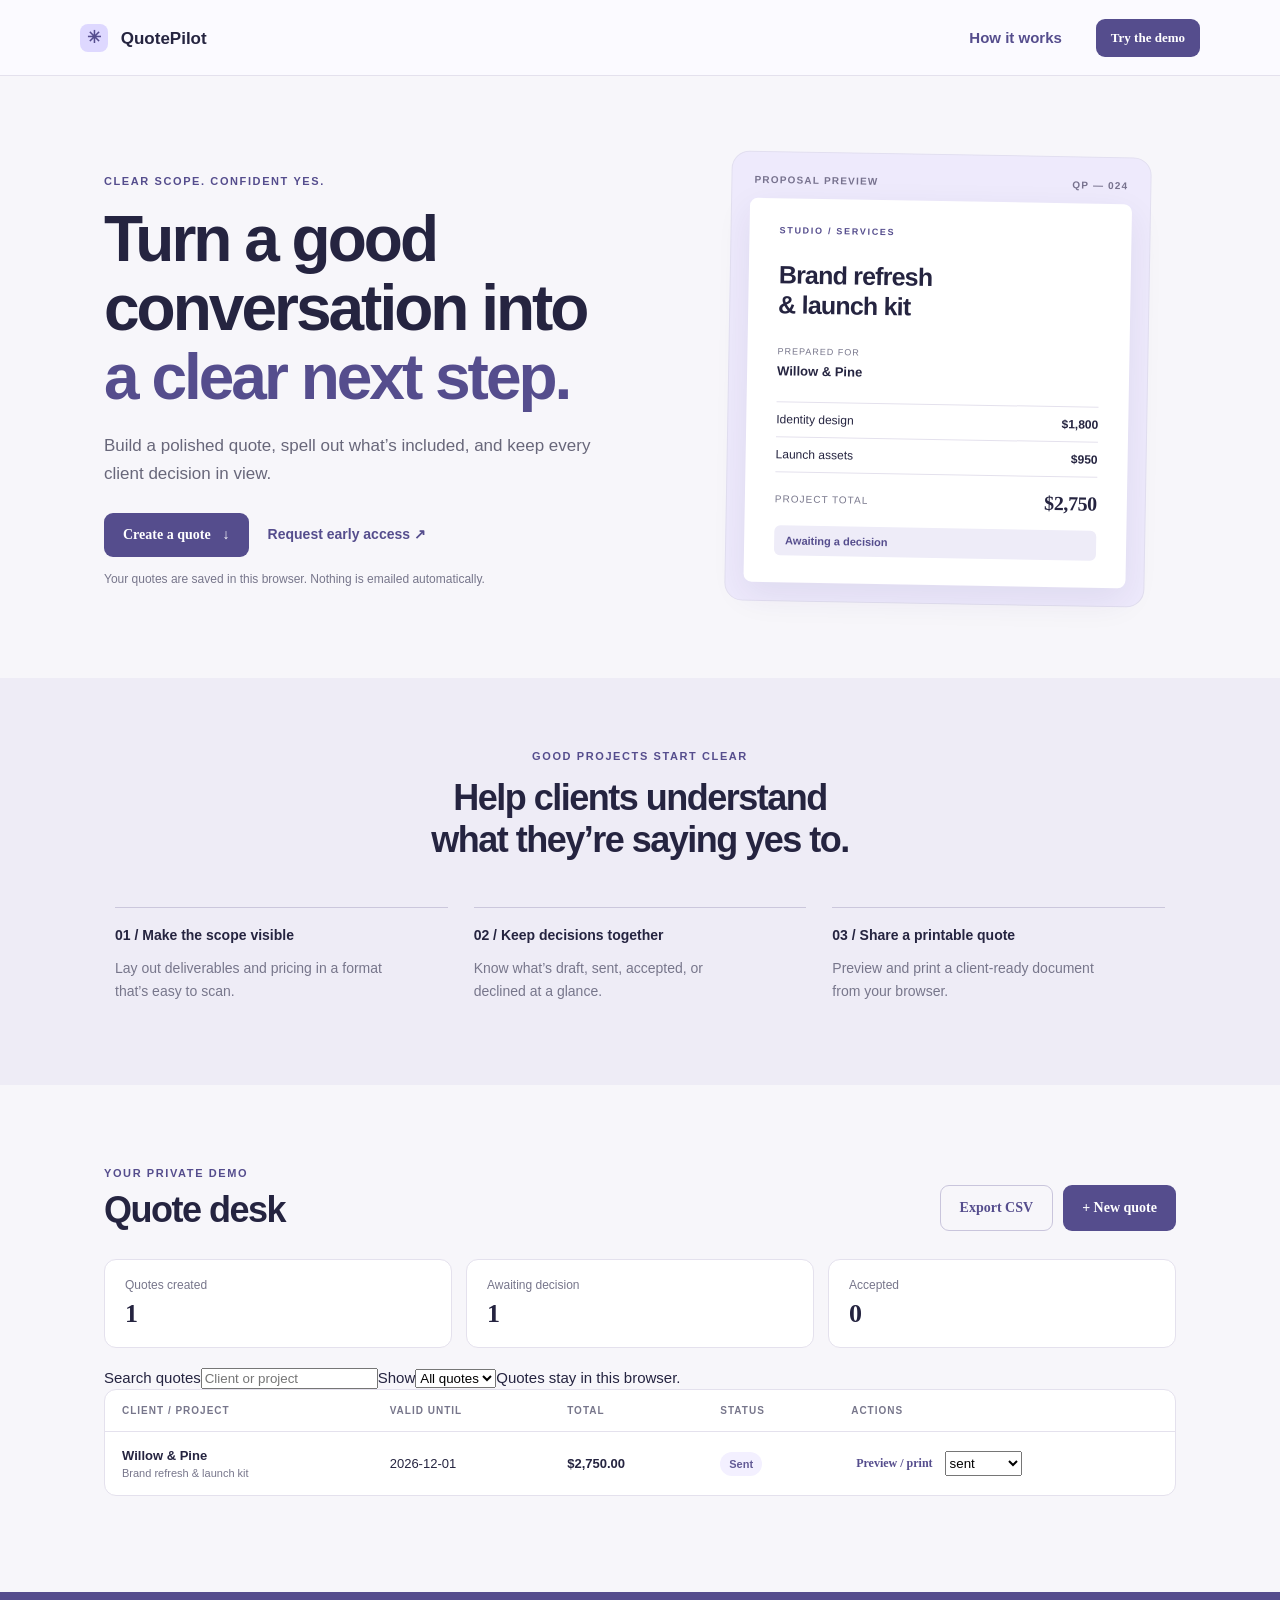
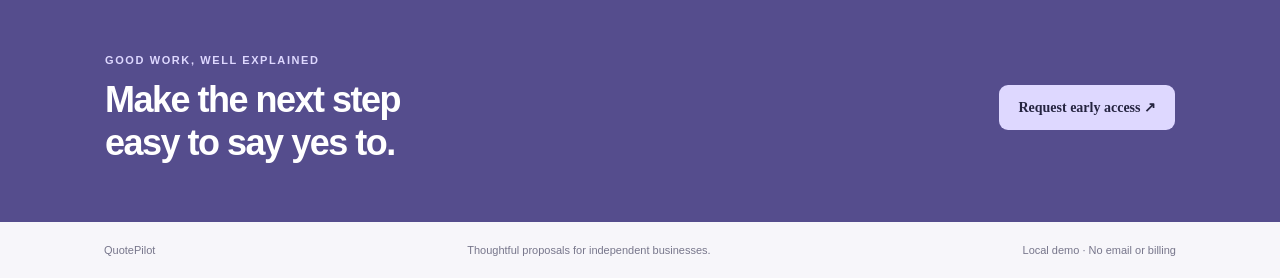
==== index.html @ 226bb72f "Polish quotepilot MVP workflows" ====
<!doctype html>
<html lang="en"><head><meta charset="utf-8"><meta name="viewport" content="width=device-width,initial-scale=1"><meta name="description" content="Build thoughtful, clear quotes and track client decisions with QuotePilot."><title>QuotePilot — make the yes easy</title><link rel="stylesheet" href="style.css"></head>
<body><nav class="topbar"><a class="brand" href="#top"><span class="brand-mark">✳</span> QuotePilot</a><a class="nav-link" href="#how">How it works</a><a class="button button-small" href="#demo">Try the demo</a></nav><main id="top">
<section class="hero"><div class="hero-copy"><span class="eyebrow">CLEAR SCOPE. CONFIDENT YES.</span><h1>Turn a good<br>conversation into<br><em>a clear next step.</em></h1><p>Build a polished quote, spell out what’s included, and keep every client decision in view.</p><a class="button" href="#demo">Create a quote <span>↓</span></a><a class="text-link" href="https://github.com/marksheininwork-netizen/quotepilot/issues/new?title=QuotePilot%20early%20access&body=I%27d%20like%20to%20try%20QuotePilot.">Request early access ↗</a><small class="quiet">Your quotes are saved in this browser. Nothing is emailed automatically.</small></div><div class="quote-preview"><div class="preview-label">PROPOSAL PREVIEW <span>QP — 024</span></div><div class="preview-inner"><div class="preview-brand">STUDIO / SERVICES</div><h2>Brand refresh<br>& launch kit</h2><div class="preview-client">PREPARED FOR<br><b>Willow & Pine</b></div><div class="preview-line"><span>Identity design</span><b>$1,800</b></div><div class="preview-line"><span>Launch assets</span><b>$950</b></div><div class="preview-total"><span>PROJECT TOTAL</span><b>$2,750</b></div><div class="preview-status">Awaiting a decision</div></div></div></section>
<section class="section intro" id="how"><span class="eyebrow">GOOD PROJECTS START CLEAR</span><h2>Help clients understand<br>what they’re saying yes to.</h2><div class="features"><article><b>01 / Make the scope visible</b><p>Lay out deliverables and pricing in a format that’s easy to scan.</p></article><article><b>02 / Keep decisions together</b><p>Know what’s draft, sent, accepted, or declined at a glance.</p></article><article><b>03 / Share a printable quote</b><p>Preview and print a client-ready document from your browser.</p></article></div></section>
<section class="workspace" id="demo"><div class="workspace-heading"><div><span class="eyebrow">YOUR PRIVATE DEMO</span><h2>Quote desk</h2></div><div class="toolbar"><button class="button button-ghost" id="export">Export CSV</button><button class="button" id="new-quote">+ New quote</button></div></div><div class="stats" id="stats"></div><div class="filters"><label class="search-field">Search quotes<input id="quote-search" type="search" placeholder="Client or project" autocomplete="off"></label><label>Show<select id="quote-filter"><option value="all">All quotes</option><option value="draft">Draft</option><option value="sent">Sent</option><option value="accepted">Accepted</option><option value="declined">Declined</option></select></label><span class="filter-note">Quotes stay in this browser.</span></div><form id="quote-form" class="form-card hidden"><input type="hidden" name="id"><label>Client<input name="client" required placeholder="e.g. Willow & Pine"></label><label>Project title<input name="title" required placeholder="Brand refresh"></label><label>Valid until<input name="valid" type="date" required></label><label>Email <small>(optional)</small><input name="email" type="email" placeholder="client@example.com"></label><label class="wide">Scope / notes<textarea name="scope" rows="3" placeholder="What you'll deliver and what's included"></textarea></label><label class="wide">Line items <small>One per line: Description | quantity | unit price</small><textarea name="items" rows="3" required placeholder="Identity design | 1 | 1800\nLaunch assets | 1 | 950"></textarea></label><button class="button" type="submit">Save quote</button><button class="button button-ghost" type="button" id="cancel">Cancel</button></form><div class="table-wrap"><table><thead><tr><th>CLIENT / PROJECT</th><th>VALID UNTIL</th><th>TOTAL</th><th>STATUS</th><th>ACTIONS</th></tr></thead><tbody id="quotes"></tbody></table></div><div id="empty" class="empty hidden">Your quote desk is ready. Create a quote to begin.</div></section>
<section class="closing"><div><span class="eyebrow">GOOD WORK, WELL EXPLAINED</span><h2>Make the next step<br>easy to say yes to.</h2></div><a href="https://github.com/marksheininwork-netizen/quotepilot/issues/new?title=QuotePilot%20early%20access&body=I%27d%20like%20to%20try%20QuotePilot." class="button button-light">Request early access ↗</a></section></main><footer><span>QuotePilot</span><span>Thoughtful proposals for independent businesses.</span><span>Local demo · No email or billing</span></footer><div id="toast" role="status" aria-live="polite"></div><script type="module" src="app.js"></script></body></html>
---- style.css ----
:root{--ink:#252440;--muted:#77768b;--paper:#f7f6fa;--green:#554d8d;--lime:#ded8ff;--line:#e4e1ed;--white:#fff;--amber:#f2b75c;--blue:#7697c3}*{box-sizing:border-box}html{scroll-behavior:smooth}body{margin:0;background:var(--paper);color:var(--ink);font:15px 'DM Sans',sans-serif}h1,h2,.brand,.hero-total{font-family:Manrope,sans-serif}.topbar{height:76px;padding:0 max(calc((100vw - 1120px)/2),24px);display:flex;align-items:center;gap:34px;border-bottom:1px solid var(--line);background:#fbfaff}.brand{font-size:17px;font-weight:800;text-decoration:none;color:var(--ink);margin-right:auto}.brand-mark{display:inline-grid;place-items:center;background:var(--lime);width:28px;height:28px;border-radius:8px;margin-right:8px;color:var(--green)}.nav-link,.text-link{color:var(--green);text-decoration:none;font-weight:700}.button{display:inline-flex;align-items:center;justify-content:center;gap:12px;border:0;border-radius:9px;background:var(--green);color:white;text-decoration:none;padding:14px 19px;font:700 14px 'DM Sans';cursor:pointer;transition:transform .15s,background .15s}.button:hover{background:#403a70;transform:translateY(-1px)}.button-small{padding:11px 15px;font-size:13px}.button-ghost{background:transparent;color:var(--green);border:1px solid #c9c5dc}.button-ghost:hover{background:#eeecf8;color:var(--green)}.hero{max-width:1120px;margin:auto;padding:78px 24px 74px;display:grid;grid-template-columns:1.05fr .95fr;align-items:center;gap:70px}.eyebrow{font-size:11px;letter-spacing:1.6px;font-weight:800;color:var(--green)}h1{font-size:clamp(43px,5vw,64px);line-height:1.08;letter-spacing:-3px;margin:17px 0 19px}h1 em{font-style:normal;color:var(--green)}.hero-copy>p{max-width:490px;font-size:17px;line-height:1.7;color:#68677a;margin:0 0 24px}.text-link{display:inline-block;margin:0 0 0 19px;font-size:14px}.quiet{display:block;color:var(--muted);font-size:12px;margin-top:15px}.quote-preview{max-width:420px;width:100%;justify-self:center;background:#eeeafc;border:1px solid #e2dff0;border-radius:18px;padding:18px;transform:rotate(1deg)}.preview-label{display:flex;justify-content:space-between;color:#77728e;font-size:10px;letter-spacing:1.2px;font-weight:800;padding:4px 4px 13px}.preview-inner{background:#fff;border-radius:8px;padding:27px 30px;box-shadow:0 12px 35px #30265e15}.preview-brand{font-size:9px;letter-spacing:1.7px;font-weight:800;color:var(--green)}.preview-inner h2{font-size:25px;letter-spacing:-.8px;line-height:1.2;margin:24px 0}.preview-client{font-size:9px;color:var(--muted);letter-spacing:1px;line-height:1.8;margin-bottom:18px}.preview-client b{font-size:13px;letter-spacing:0;color:var(--ink)}.preview-line{display:flex;justify-content:space-between;padding:10px 0;border-top:1px solid var(--line);font-size:12px}.preview-total{display:flex;justify-content:space-between;align-items:center;padding:15px 0;border-top:1px solid var(--line);font-size:10px;letter-spacing:1px;color:var(--muted)}.preview-total b{font:800 20px Manrope;color:var(--ink);letter-spacing:-.4px}.preview-status{background:#eeecf8;padding:9px 11px;border-radius:6px;font-size:11px;color:var(--green);font-weight:700}.section{padding:68px 24px}.intro{text-align:center;background:#eeecf6}.intro h2,.workspace h2,.closing h2{font-size:36px;line-height:1.18;letter-spacing:-1.5px}.intro h2{margin:14px 0 45px}.features{max-width:1050px;margin:auto;display:grid;grid-template-columns:repeat(3,1fr);gap:26px;text-align:left}.features article{border-top:1px solid #cbc7dc;padding-top:18px}.features b{font-size:14px}.features p{font-size:14px;line-height:1.65;color:var(--muted);max-width:280px}.workspace{max-width:1120px;margin:auto;padding:78px 24px 96px}.workspace-heading{display:flex;align-items:end;justify-content:space-between;margin-bottom:28px}.workspace h2{margin:9px 0 0}.toolbar{display:flex;gap:10px}.stats{display:grid;grid-template-columns:repeat(3,1fr);gap:14px;margin-bottom:20px}.stat{padding:18px 20px;border:1px solid var(--line);background:white;border-radius:12px}.stat label{display:block;color:var(--muted);font-size:12px}.stat strong{font:800 26px Manrope;display:block;margin-top:7px}.form-card{display:grid;grid-template-columns:repeat(4,1fr);gap:14px;padding:20px;background:white;border:1px solid var(--line);border-radius:12px;margin-bottom:16px}.form-card label{font-size:12px;font-weight:700;color:#69677a}.form-card input,.form-card textarea{display:block;width:100%;border:1px solid var(--line);border-radius:7px;padding:10px;margin-top:6px;font:14px 'DM Sans';resize:vertical}.form-card input{height:41px}.form-card .wide{grid-column:span 2}.form-card .button{align-self:end;height:41px}.hidden{display:none!important}.table-wrap{overflow:auto;border:1px solid var(--line);border-radius:12px;background:white}table{width:100%;border-collapse:collapse;min-width:720px}th{text-align:left;padding:15px 17px;font-size:10px;letter-spacing:1px;color:var(--muted);border-bottom:1px solid var(--line)}td{padding:16px 17px;border-bottom:1px solid #efedf4;font-size:13px}tr:last-child td{border-bottom:0}.client-name{font-weight:700}.invoice-number{font-size:11px;color:var(--muted);margin-top:4px}.pill{padding:6px 9px;border-radius:20px;background:#f3f0ff;color:#635b96;font-weight:700;font-size:11px}.pill.accepted{background:#e3f1e5;color:#36704a}.pill.declined{background:#fbe7e7;color:#984b4b}.pill.draft{background:#ececf1;color:#676779}.row-actions{display:flex;gap:7px;white-space:nowrap}.row-actions button{border:0;background:none;color:var(--green);font:700 12px 'DM Sans';cursor:pointer;padding:5px}.empty{text-align:center;padding:38px;color:var(--muted)}.closing{background:var(--green);color:white;padding:58px max(calc((100vw - 1070px)/2),24px);display:flex;align-items:center;justify-content:space-between}.closing .eyebrow{color:var(--lime)}.closing h2{margin:12px 0 0}.button-light{background:var(--lime);color:var(--ink)}.button-light:hover{background:#d1c9ff;color:var(--ink)}footer{padding:22px 24px;display:flex;justify-content:space-between;gap:16px;max-width:1120px;margin:auto;color:var(--muted);font-size:11px}#toast{position:fixed;bottom:24px;left:50%;transform:translateX(-50%);background:#262440;color:#fff;padding:12px 18px;border-radius:8px;opacity:0;transition:opacity .2s;pointer-events:none}#toast.show{opacity:1}@media(max-width:760px){.topbar{gap:13px;height:66px}.nav-link{display:none}.hero{grid-template-columns:1fr;gap:38px;padding-top:55px}.quote-preview{justify-self:start}.features,.stats{grid-template-columns:1fr}.features{gap:18px}.workspace-heading{align-items:start;gap:18px;flex-direction:column}.form-card{grid-template-columns:1fr 1fr}.closing{gap:20px;align-items:start;flex-direction:column}.intro h2,.workspace h2,.closing h2{font-size:30px}footer{flex-direction:column}.text-link{margin-left:10px}}
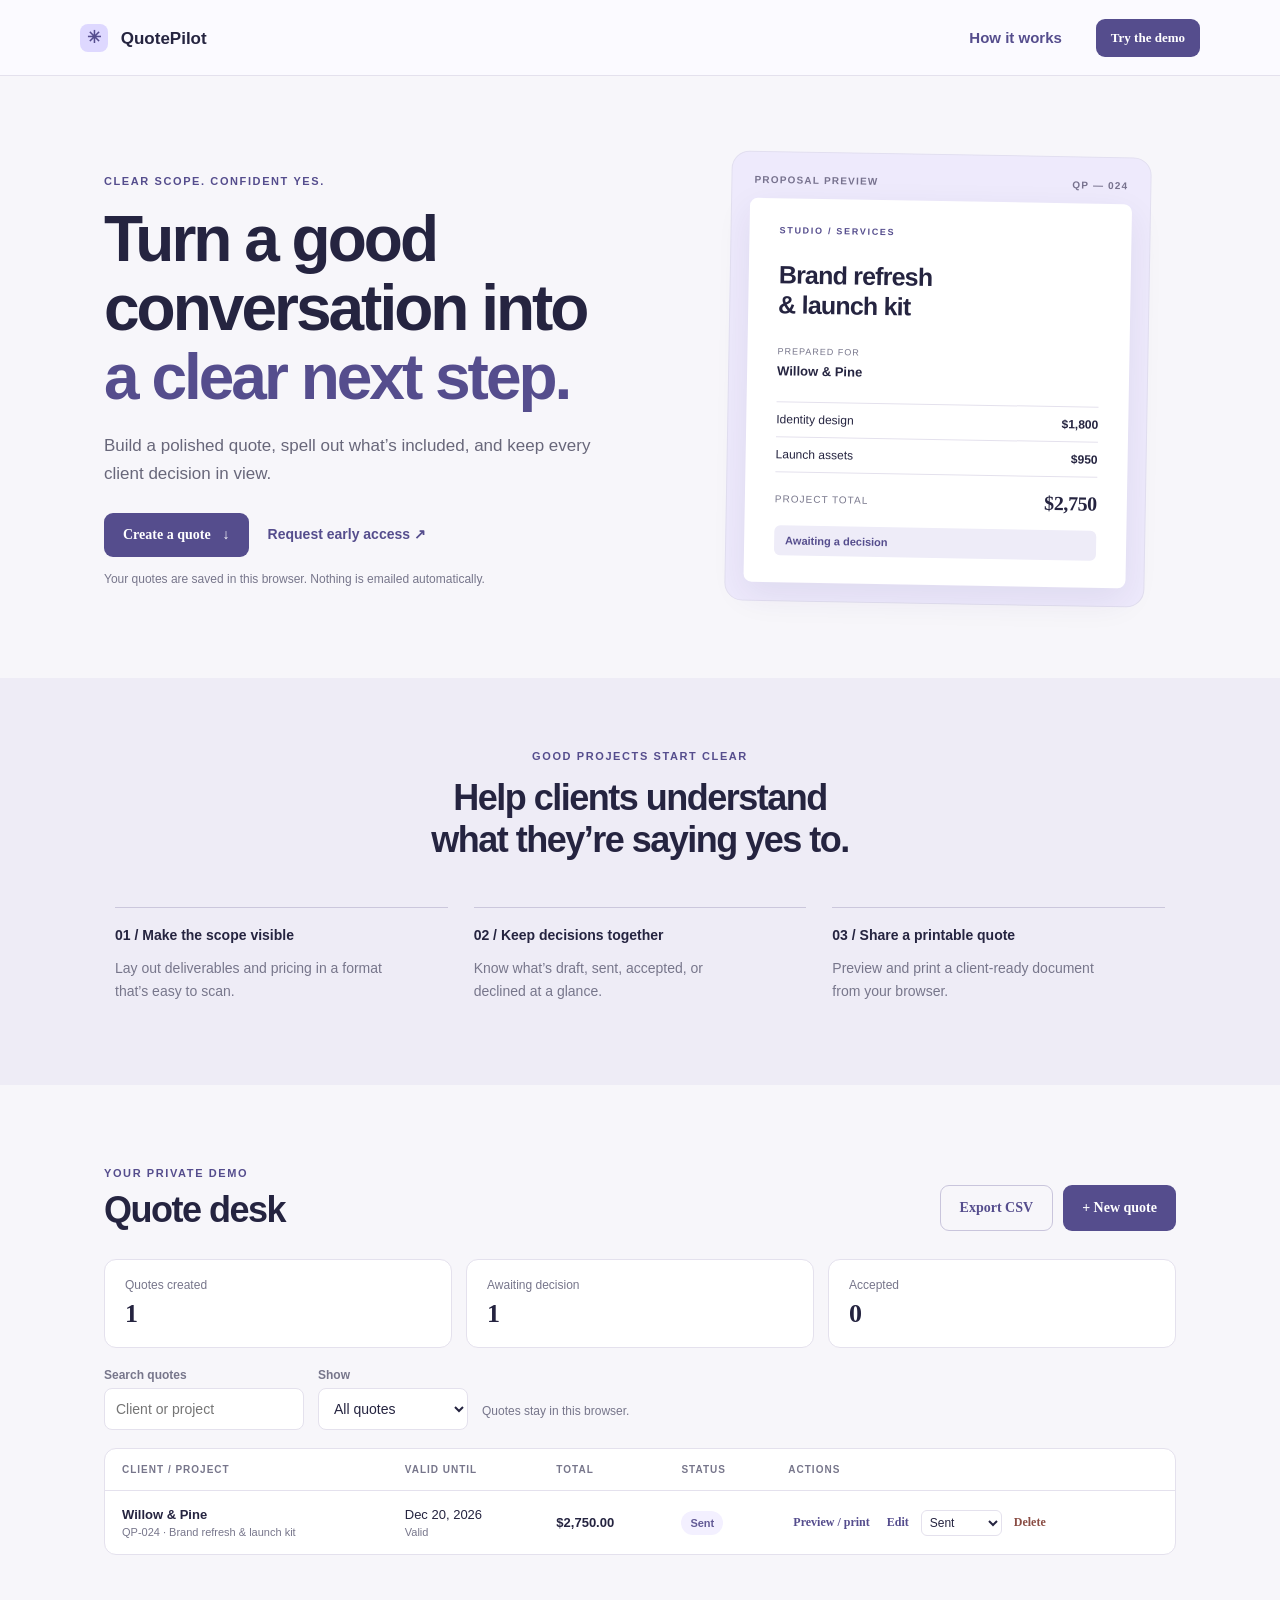
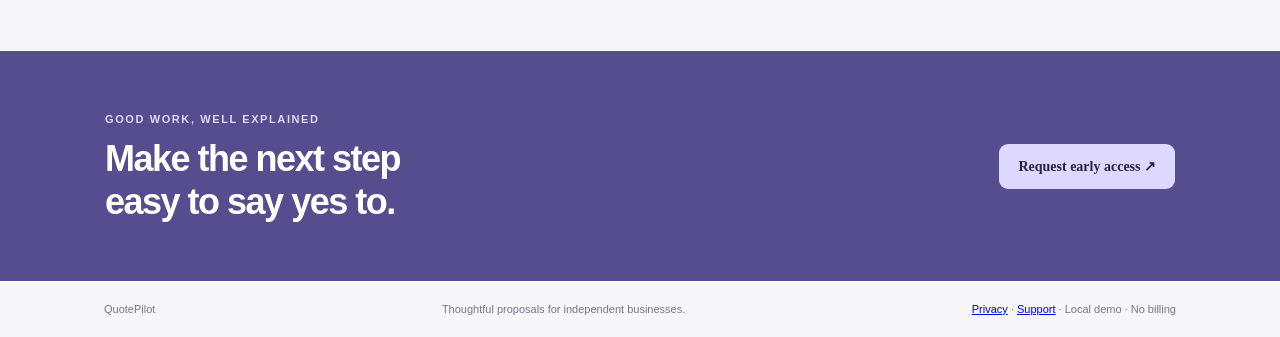
==== commit 48b20a9f: "Add installable offline PWA support" ====
--- a/index.html
+++ b/index.html
@@ -1,7 +1,7 @@
 <!doctype html>
-<html lang="en"><head><meta charset="utf-8"><meta name="viewport" content="width=device-width,initial-scale=1"><meta name="description" content="Build thoughtful, clear quotes and track client decisions with QuotePilot."><title>QuotePilot — make the yes easy</title><link rel="stylesheet" href="style.css"></head>
+<html lang="en"><head><meta charset="utf-8"><meta name="viewport" content="width=device-width,initial-scale=1,viewport-fit=cover"><meta name="theme-color" content="#a8c3a0"><meta name="apple-mobile-web-app-capable" content="yes"><meta name="apple-mobile-web-app-status-bar-style" content="default"><meta name="description" content="Build thoughtful, clear quotes and track client decisions with QuotePilot."><title>QuotePilot — make the yes easy</title><link rel="manifest" href="manifest.webmanifest"><link rel="icon" href="assets/icon.svg" type="image/svg+xml"><link rel="apple-touch-icon" href="assets/icon-192.png"><link rel="stylesheet" href="style.css"></head>
 <body><nav class="topbar"><a class="brand" href="#top"><span class="brand-mark">✳</span> QuotePilot</a><a class="nav-link" href="#how">How it works</a><a class="button button-small" href="#demo">Try the demo</a></nav><main id="top">
 <section class="hero"><div class="hero-copy"><span class="eyebrow">CLEAR SCOPE. CONFIDENT YES.</span><h1>Turn a good<br>conversation into<br><em>a clear next step.</em></h1><p>Build a polished quote, spell out what’s included, and keep every client decision in view.</p><a class="button" href="#demo">Create a quote <span>↓</span></a><a class="text-link" href="https://github.com/marksheininwork-netizen/quotepilot/issues/new?title=QuotePilot%20early%20access&body=I%27d%20like%20to%20try%20QuotePilot.">Request early access ↗</a><small class="quiet">Your quotes are saved in this browser. Nothing is emailed automatically.</small></div><div class="quote-preview"><div class="preview-label">PROPOSAL PREVIEW <span>QP — 024</span></div><div class="preview-inner"><div class="preview-brand">STUDIO / SERVICES</div><h2>Brand refresh<br>& launch kit</h2><div class="preview-client">PREPARED FOR<br><b>Willow & Pine</b></div><div class="preview-line"><span>Identity design</span><b>$1,800</b></div><div class="preview-line"><span>Launch assets</span><b>$950</b></div><div class="preview-total"><span>PROJECT TOTAL</span><b>$2,750</b></div><div class="preview-status">Awaiting a decision</div></div></div></section>
 <section class="section intro" id="how"><span class="eyebrow">GOOD PROJECTS START CLEAR</span><h2>Help clients understand<br>what they’re saying yes to.</h2><div class="features"><article><b>01 / Make the scope visible</b><p>Lay out deliverables and pricing in a format that’s easy to scan.</p></article><article><b>02 / Keep decisions together</b><p>Know what’s draft, sent, accepted, or declined at a glance.</p></article><article><b>03 / Share a printable quote</b><p>Preview and print a client-ready document from your browser.</p></article></div></section>
 <section class="workspace" id="demo"><div class="workspace-heading"><div><span class="eyebrow">YOUR PRIVATE DEMO</span><h2>Quote desk</h2></div><div class="toolbar"><button class="button button-ghost" id="export">Export CSV</button><button class="button" id="new-quote">+ New quote</button></div></div><div class="stats" id="stats"></div><div class="filters"><label class="search-field">Search quotes<input id="quote-search" type="search" placeholder="Client or project" autocomplete="off"></label><label>Show<select id="quote-filter"><option value="all">All quotes</option><option value="draft">Draft</option><option value="sent">Sent</option><option value="accepted">Accepted</option><option value="declined">Declined</option></select></label><span class="filter-note">Quotes stay in this browser.</span></div><form id="quote-form" class="form-card hidden"><input type="hidden" name="id"><label>Client<input name="client" required placeholder="e.g. Willow & Pine"></label><label>Project title<input name="title" required placeholder="Brand refresh"></label><label>Valid until<input name="valid" type="date" required></label><label>Email <small>(optional)</small><input name="email" type="email" placeholder="client@example.com"></label><label class="wide">Scope / notes<textarea name="scope" rows="3" placeholder="What you'll deliver and what's included"></textarea></label><label class="wide">Line items <small>One per line: Description | quantity | unit price</small><textarea name="items" rows="3" required placeholder="Identity design | 1 | 1800\nLaunch assets | 1 | 950"></textarea></label><button class="button" type="submit">Save quote</button><button class="button button-ghost" type="button" id="cancel">Cancel</button></form><div class="table-wrap"><table><thead><tr><th>CLIENT / PROJECT</th><th>VALID UNTIL</th><th>TOTAL</th><th>STATUS</th><th>ACTIONS</th></tr></thead><tbody id="quotes"></tbody></table></div><div id="empty" class="empty hidden">Your quote desk is ready. Create a quote to begin.</div></section>
-<section class="closing"><div><span class="eyebrow">GOOD WORK, WELL EXPLAINED</span><h2>Make the next step<br>easy to say yes to.</h2></div><a href="https://github.com/marksheininwork-netizen/quotepilot/issues/new?title=QuotePilot%20early%20access&body=I%27d%20like%20to%20try%20QuotePilot." class="button button-light">Request early access ↗</a></section></main><footer><span>QuotePilot</span><span>Thoughtful proposals for independent businesses.</span><span>Local demo · No email or billing</span></footer><div id="toast" role="status" aria-live="polite"></div><script type="module" src="app.js"></script></body></html>
+<section class="closing"><div><span class="eyebrow">GOOD WORK, WELL EXPLAINED</span><h2>Make the next step<br>easy to say yes to.</h2></div><a href="https://github.com/marksheininwork-netizen/quotepilot/issues/new?title=QuotePilot%20early%20access&body=I%27d%20like%20to%20try%20QuotePilot." class="button button-light">Request early access ↗</a></section></main><footer><span>QuotePilot</span><span>Thoughtful proposals for independent businesses.</span><span><a href="privacy.html">Privacy</a> · <a href="support.html">Support</a> · Local demo · No billing</span></footer><div id="toast" role="status" aria-live="polite"></div><script type="module" src="app.js"></script><script>if ('serviceWorker' in navigator) addEventListener('load', () => navigator.serviceWorker.register('./sw.js').catch(() => {}));</script></body></html>
--- a/style.css
+++ b/style.css
@@ -1 +1,3 @@
 :root{--ink:#252440;--muted:#77768b;--paper:#f7f6fa;--green:#554d8d;--lime:#ded8ff;--line:#e4e1ed;--white:#fff;--amber:#f2b75c;--blue:#7697c3}*{box-sizing:border-box}html{scroll-behavior:smooth}body{margin:0;background:var(--paper);color:var(--ink);font:15px 'DM Sans',sans-serif}h1,h2,.brand,.hero-total{font-family:Manrope,sans-serif}.topbar{height:76px;padding:0 max(calc((100vw - 1120px)/2),24px);display:flex;align-items:center;gap:34px;border-bottom:1px solid var(--line);background:#fbfaff}.brand{font-size:17px;font-weight:800;text-decoration:none;color:var(--ink);margin-right:auto}.brand-mark{display:inline-grid;place-items:center;background:var(--lime);width:28px;height:28px;border-radius:8px;margin-right:8px;color:var(--green)}.nav-link,.text-link{color:var(--green);text-decoration:none;font-weight:700}.button{display:inline-flex;align-items:center;justify-content:center;gap:12px;border:0;border-radius:9px;background:var(--green);color:white;text-decoration:none;padding:14px 19px;font:700 14px 'DM Sans';cursor:pointer;transition:transform .15s,background .15s}.button:hover{background:#403a70;transform:translateY(-1px)}.button-small{padding:11px 15px;font-size:13px}.button-ghost{background:transparent;color:var(--green);border:1px solid #c9c5dc}.button-ghost:hover{background:#eeecf8;color:var(--green)}.hero{max-width:1120px;margin:auto;padding:78px 24px 74px;display:grid;grid-template-columns:1.05fr .95fr;align-items:center;gap:70px}.eyebrow{font-size:11px;letter-spacing:1.6px;font-weight:800;color:var(--green)}h1{font-size:clamp(43px,5vw,64px);line-height:1.08;letter-spacing:-3px;margin:17px 0 19px}h1 em{font-style:normal;color:var(--green)}.hero-copy>p{max-width:490px;font-size:17px;line-height:1.7;color:#68677a;margin:0 0 24px}.text-link{display:inline-block;margin:0 0 0 19px;font-size:14px}.quiet{display:block;color:var(--muted);font-size:12px;margin-top:15px}.quote-preview{max-width:420px;width:100%;justify-self:center;background:#eeeafc;border:1px solid #e2dff0;border-radius:18px;padding:18px;transform:rotate(1deg)}.preview-label{display:flex;justify-content:space-between;color:#77728e;font-size:10px;letter-spacing:1.2px;font-weight:800;padding:4px 4px 13px}.preview-inner{background:#fff;border-radius:8px;padding:27px 30px;box-shadow:0 12px 35px #30265e15}.preview-brand{font-size:9px;letter-spacing:1.7px;font-weight:800;color:var(--green)}.preview-inner h2{font-size:25px;letter-spacing:-.8px;line-height:1.2;margin:24px 0}.preview-client{font-size:9px;color:var(--muted);letter-spacing:1px;line-height:1.8;margin-bottom:18px}.preview-client b{font-size:13px;letter-spacing:0;color:var(--ink)}.preview-line{display:flex;justify-content:space-between;padding:10px 0;border-top:1px solid var(--line);font-size:12px}.preview-total{display:flex;justify-content:space-between;align-items:center;padding:15px 0;border-top:1px solid var(--line);font-size:10px;letter-spacing:1px;color:var(--muted)}.preview-total b{font:800 20px Manrope;color:var(--ink);letter-spacing:-.4px}.preview-status{background:#eeecf8;padding:9px 11px;border-radius:6px;font-size:11px;color:var(--green);font-weight:700}.section{padding:68px 24px}.intro{text-align:center;background:#eeecf6}.intro h2,.workspace h2,.closing h2{font-size:36px;line-height:1.18;letter-spacing:-1.5px}.intro h2{margin:14px 0 45px}.features{max-width:1050px;margin:auto;display:grid;grid-template-columns:repeat(3,1fr);gap:26px;text-align:left}.features article{border-top:1px solid #cbc7dc;padding-top:18px}.features b{font-size:14px}.features p{font-size:14px;line-height:1.65;color:var(--muted);max-width:280px}.workspace{max-width:1120px;margin:auto;padding:78px 24px 96px}.workspace-heading{display:flex;align-items:end;justify-content:space-between;margin-bottom:28px}.workspace h2{margin:9px 0 0}.toolbar{display:flex;gap:10px}.stats{display:grid;grid-template-columns:repeat(3,1fr);gap:14px;margin-bottom:20px}.stat{padding:18px 20px;border:1px solid var(--line);background:white;border-radius:12px}.stat label{display:block;color:var(--muted);font-size:12px}.stat strong{font:800 26px Manrope;display:block;margin-top:7px}.form-card{display:grid;grid-template-columns:repeat(4,1fr);gap:14px;padding:20px;background:white;border:1px solid var(--line);border-radius:12px;margin-bottom:16px}.form-card label{font-size:12px;font-weight:700;color:#69677a}.form-card input,.form-card textarea{display:block;width:100%;border:1px solid var(--line);border-radius:7px;padding:10px;margin-top:6px;font:14px 'DM Sans';resize:vertical}.form-card input{height:41px}.form-card .wide{grid-column:span 2}.form-card .button{align-self:end;height:41px}.hidden{display:none!important}.table-wrap{overflow:auto;border:1px solid var(--line);border-radius:12px;background:white}table{width:100%;border-collapse:collapse;min-width:720px}th{text-align:left;padding:15px 17px;font-size:10px;letter-spacing:1px;color:var(--muted);border-bottom:1px solid var(--line)}td{padding:16px 17px;border-bottom:1px solid #efedf4;font-size:13px}tr:last-child td{border-bottom:0}.client-name{font-weight:700}.invoice-number{font-size:11px;color:var(--muted);margin-top:4px}.pill{padding:6px 9px;border-radius:20px;background:#f3f0ff;color:#635b96;font-weight:700;font-size:11px}.pill.accepted{background:#e3f1e5;color:#36704a}.pill.declined{background:#fbe7e7;color:#984b4b}.pill.draft{background:#ececf1;color:#676779}.row-actions{display:flex;gap:7px;white-space:nowrap}.row-actions button{border:0;background:none;color:var(--green);font:700 12px 'DM Sans';cursor:pointer;padding:5px}.empty{text-align:center;padding:38px;color:var(--muted)}.closing{background:var(--green);color:white;padding:58px max(calc((100vw - 1070px)/2),24px);display:flex;align-items:center;justify-content:space-between}.closing .eyebrow{color:var(--lime)}.closing h2{margin:12px 0 0}.button-light{background:var(--lime);color:var(--ink)}.button-light:hover{background:#d1c9ff;color:var(--ink)}footer{padding:22px 24px;display:flex;justify-content:space-between;gap:16px;max-width:1120px;margin:auto;color:var(--muted);font-size:11px}#toast{position:fixed;bottom:24px;left:50%;transform:translateX(-50%);background:#262440;color:#fff;padding:12px 18px;border-radius:8px;opacity:0;transition:opacity .2s;pointer-events:none}#toast.show{opacity:1}@media(max-width:760px){.topbar{gap:13px;height:66px}.nav-link{display:none}.hero{grid-template-columns:1fr;gap:38px;padding-top:55px}.quote-preview{justify-self:start}.features,.stats{grid-template-columns:1fr}.features{gap:18px}.workspace-heading{align-items:start;gap:18px;flex-direction:column}.form-card{grid-template-columns:1fr 1fr}.closing{gap:20px;align-items:start;flex-direction:column}.intro h2,.workspace h2,.closing h2{font-size:30px}footer{flex-direction:column}.text-link{margin-left:10px}}
+
+.filters{display:flex;align-items:end;gap:14px;margin:0 0 18px}.filters label{display:block;color:var(--muted);font-size:12px;font-weight:700}.filters input,.filters select{display:block;min-width:200px;height:42px;border:1px solid var(--line);border-radius:8px;background:white;padding:0 11px;margin-top:6px;font:14px "DM Sans",sans-serif;color:var(--ink)}.filters select{min-width:150px}.filters input:focus,.filters select:focus,.form-card input:focus,.form-card textarea:focus{outline:3px solid var(--lime);outline-offset:1px}.filter-note{font-size:12px;color:var(--muted);padding-bottom:12px}.due-note{display:block;font-size:11px;color:var(--muted);margin-top:4px}.row-actions{flex-wrap:wrap}.row-actions button:last-child{color:#8a4d44}.row-actions select{border:1px solid var(--line);border-radius:6px;background:white;padding:4px;color:var(--ink);font:12px "DM Sans",sans-serif}@media(max-width:760px){.filters{align-items:stretch;flex-direction:column}.filters input,.filters select{width:100%}.filter-note{padding:0}}
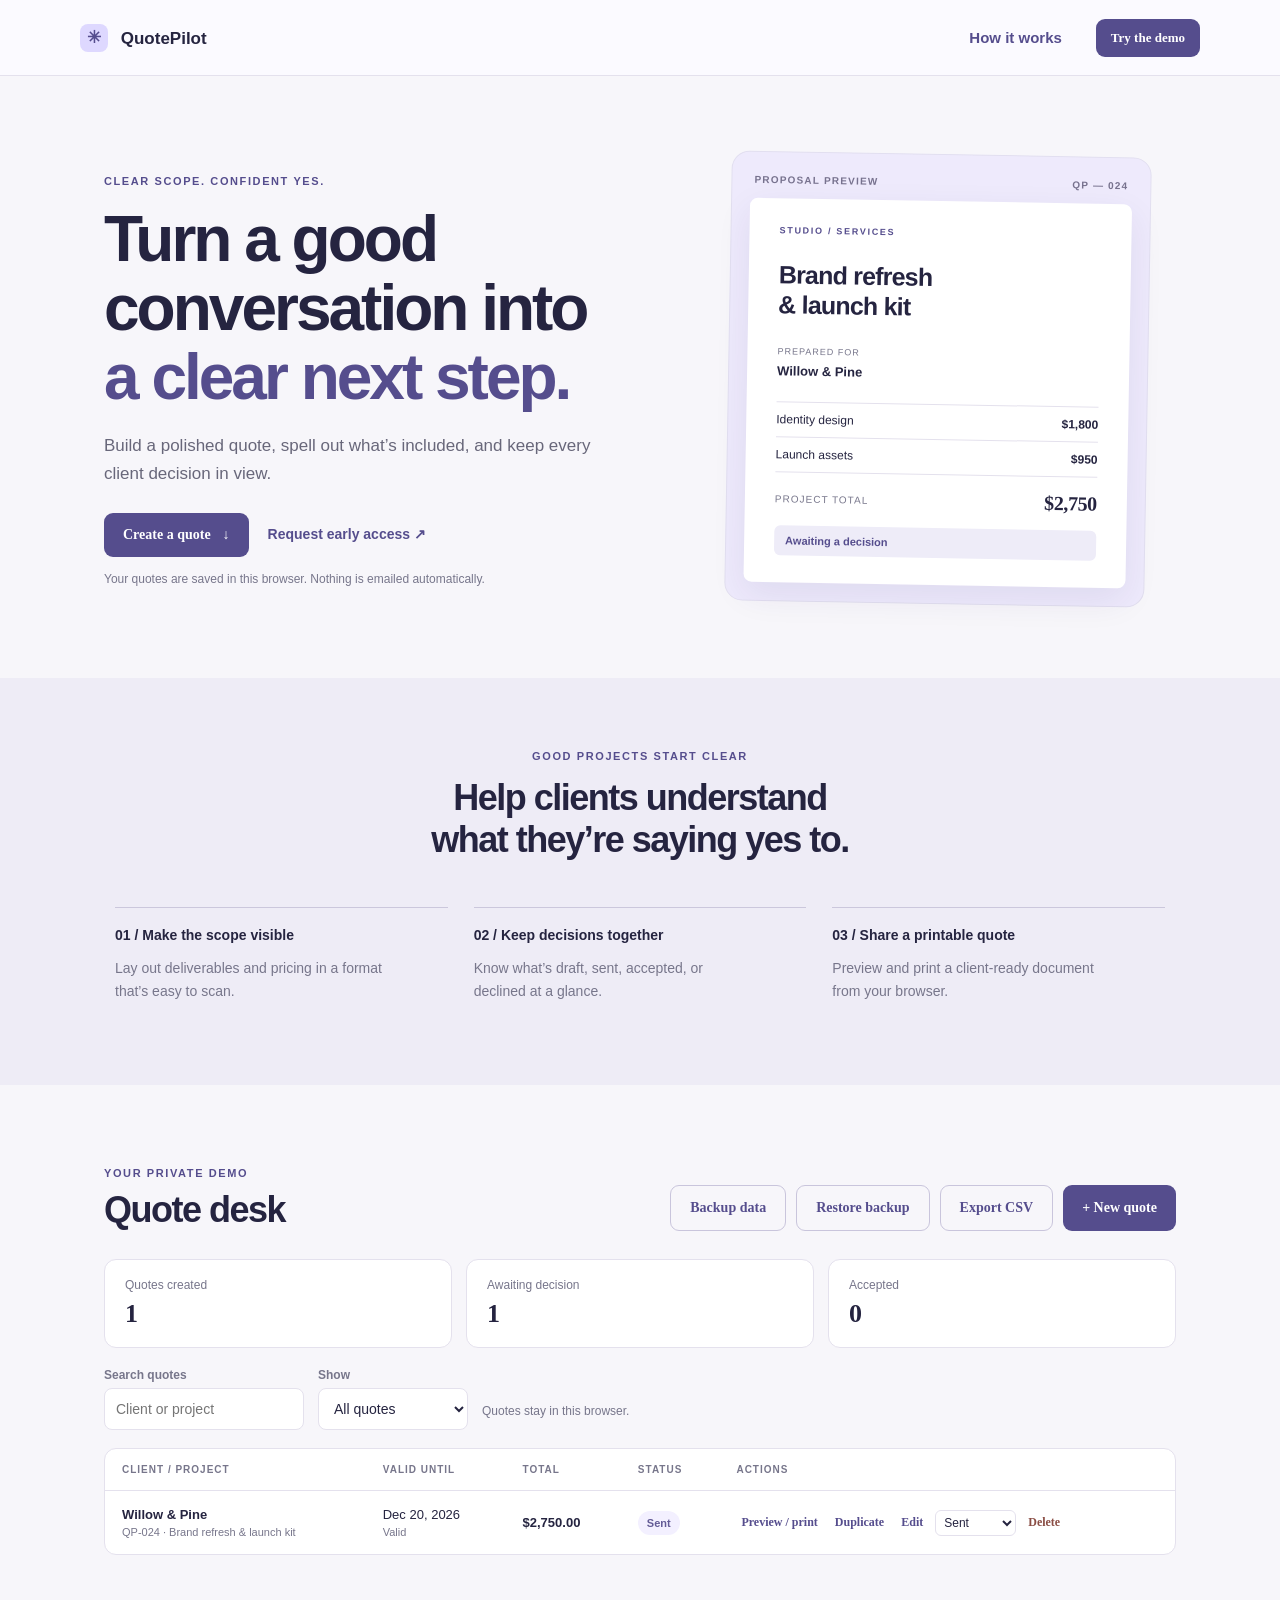
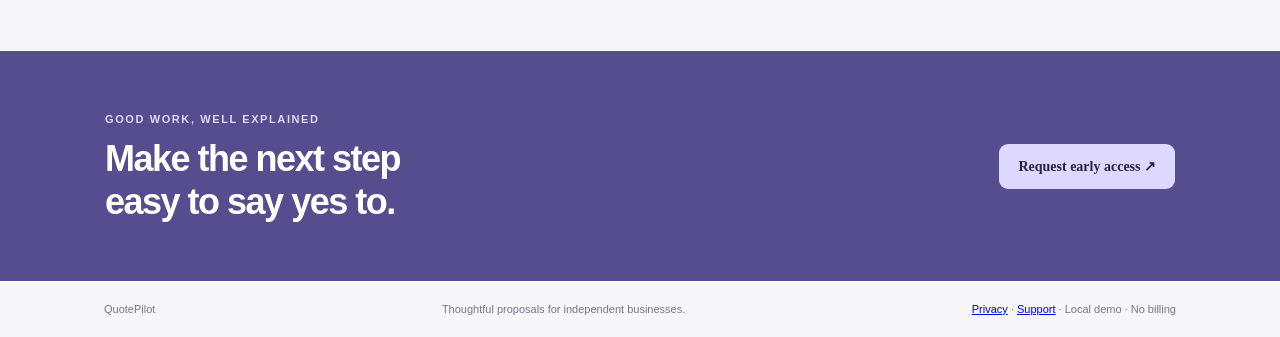
==== commit d67760a4: "Improve quotepilot local workflows" ====
--- a/index.html
+++ b/index.html
@@ -3,5 +3,5 @@
 <body><nav class="topbar"><a class="brand" href="#top"><span class="brand-mark">✳</span> QuotePilot</a><a class="nav-link" href="#how">How it works</a><a class="button button-small" href="#demo">Try the demo</a></nav><main id="top">
 <section class="hero"><div class="hero-copy"><span class="eyebrow">CLEAR SCOPE. CONFIDENT YES.</span><h1>Turn a good<br>conversation into<br><em>a clear next step.</em></h1><p>Build a polished quote, spell out what’s included, and keep every client decision in view.</p><a class="button" href="#demo">Create a quote <span>↓</span></a><a class="text-link" href="https://github.com/marksheininwork-netizen/quotepilot/issues/new?title=QuotePilot%20early%20access&body=I%27d%20like%20to%20try%20QuotePilot.">Request early access ↗</a><small class="quiet">Your quotes are saved in this browser. Nothing is emailed automatically.</small></div><div class="quote-preview"><div class="preview-label">PROPOSAL PREVIEW <span>QP — 024</span></div><div class="preview-inner"><div class="preview-brand">STUDIO / SERVICES</div><h2>Brand refresh<br>& launch kit</h2><div class="preview-client">PREPARED FOR<br><b>Willow & Pine</b></div><div class="preview-line"><span>Identity design</span><b>$1,800</b></div><div class="preview-line"><span>Launch assets</span><b>$950</b></div><div class="preview-total"><span>PROJECT TOTAL</span><b>$2,750</b></div><div class="preview-status">Awaiting a decision</div></div></div></section>
 <section class="section intro" id="how"><span class="eyebrow">GOOD PROJECTS START CLEAR</span><h2>Help clients understand<br>what they’re saying yes to.</h2><div class="features"><article><b>01 / Make the scope visible</b><p>Lay out deliverables and pricing in a format that’s easy to scan.</p></article><article><b>02 / Keep decisions together</b><p>Know what’s draft, sent, accepted, or declined at a glance.</p></article><article><b>03 / Share a printable quote</b><p>Preview and print a client-ready document from your browser.</p></article></div></section>
-<section class="workspace" id="demo"><div class="workspace-heading"><div><span class="eyebrow">YOUR PRIVATE DEMO</span><h2>Quote desk</h2></div><div class="toolbar"><button class="button button-ghost" id="export">Export CSV</button><button class="button" id="new-quote">+ New quote</button></div></div><div class="stats" id="stats"></div><div class="filters"><label class="search-field">Search quotes<input id="quote-search" type="search" placeholder="Client or project" autocomplete="off"></label><label>Show<select id="quote-filter"><option value="all">All quotes</option><option value="draft">Draft</option><option value="sent">Sent</option><option value="accepted">Accepted</option><option value="declined">Declined</option></select></label><span class="filter-note">Quotes stay in this browser.</span></div><form id="quote-form" class="form-card hidden"><input type="hidden" name="id"><label>Client<input name="client" required placeholder="e.g. Willow & Pine"></label><label>Project title<input name="title" required placeholder="Brand refresh"></label><label>Valid until<input name="valid" type="date" required></label><label>Email <small>(optional)</small><input name="email" type="email" placeholder="client@example.com"></label><label class="wide">Scope / notes<textarea name="scope" rows="3" placeholder="What you'll deliver and what's included"></textarea></label><label class="wide">Line items <small>One per line: Description | quantity | unit price</small><textarea name="items" rows="3" required placeholder="Identity design | 1 | 1800\nLaunch assets | 1 | 950"></textarea></label><button class="button" type="submit">Save quote</button><button class="button button-ghost" type="button" id="cancel">Cancel</button></form><div class="table-wrap"><table><thead><tr><th>CLIENT / PROJECT</th><th>VALID UNTIL</th><th>TOTAL</th><th>STATUS</th><th>ACTIONS</th></tr></thead><tbody id="quotes"></tbody></table></div><div id="empty" class="empty hidden">Your quote desk is ready. Create a quote to begin.</div></section>
+<section class="workspace" id="demo"><div class="workspace-heading"><div><span class="eyebrow">YOUR PRIVATE DEMO</span><h2>Quote desk</h2></div><div class="toolbar"><button class="button button-ghost" id="backup-export" type="button">Backup data</button><button class="button button-ghost" id="backup-import" type="button">Restore backup</button><input id="backup-file" type="file" accept="application/json,.json" hidden><button class="button button-ghost" id="export">Export CSV</button><button class="button" id="new-quote">+ New quote</button></div></div><div class="stats" id="stats"></div><div class="filters"><label class="search-field">Search quotes<input id="quote-search" type="search" placeholder="Client or project" autocomplete="off"></label><label>Show<select id="quote-filter"><option value="all">All quotes</option><option value="draft">Draft</option><option value="sent">Sent</option><option value="accepted">Accepted</option><option value="declined">Declined</option></select></label><span class="filter-note">Quotes stay in this browser.</span></div><form id="quote-form" class="form-card hidden"><input type="hidden" name="id"><label>Client<input name="client" required placeholder="e.g. Willow & Pine"></label><label>Project title<input name="title" required placeholder="Brand refresh"></label><label>Valid until<input name="valid" type="date" required></label><label>Email <small>(optional)</small><input name="email" type="email" placeholder="client@example.com"></label><label class="wide">Scope / notes<textarea name="scope" rows="3" placeholder="What you'll deliver and what's included"></textarea></label><label class="wide">Line items <small>One per line: Description | quantity | unit price</small><textarea name="items" rows="3" required placeholder="Identity design | 1 | 1800\nLaunch assets | 1 | 950"></textarea></label><button class="button" type="submit">Save quote</button><button class="button button-ghost" type="button" id="cancel">Cancel</button></form><div class="table-wrap"><table><thead><tr><th>CLIENT / PROJECT</th><th>VALID UNTIL</th><th>TOTAL</th><th>STATUS</th><th>ACTIONS</th></tr></thead><tbody id="quotes"></tbody></table></div><div id="empty" class="empty hidden">Your quote desk is ready. Create a quote to begin.</div></section>
 <section class="closing"><div><span class="eyebrow">GOOD WORK, WELL EXPLAINED</span><h2>Make the next step<br>easy to say yes to.</h2></div><a href="https://github.com/marksheininwork-netizen/quotepilot/issues/new?title=QuotePilot%20early%20access&body=I%27d%20like%20to%20try%20QuotePilot." class="button button-light">Request early access ↗</a></section></main><footer><span>QuotePilot</span><span>Thoughtful proposals for independent businesses.</span><span><a href="privacy.html">Privacy</a> · <a href="support.html">Support</a> · Local demo · No billing</span></footer><div id="toast" role="status" aria-live="polite"></div><script type="module" src="app.js"></script><script>if ('serviceWorker' in navigator) addEventListener('load', () => navigator.serviceWorker.register('./sw.js').catch(() => {}));</script></body></html>
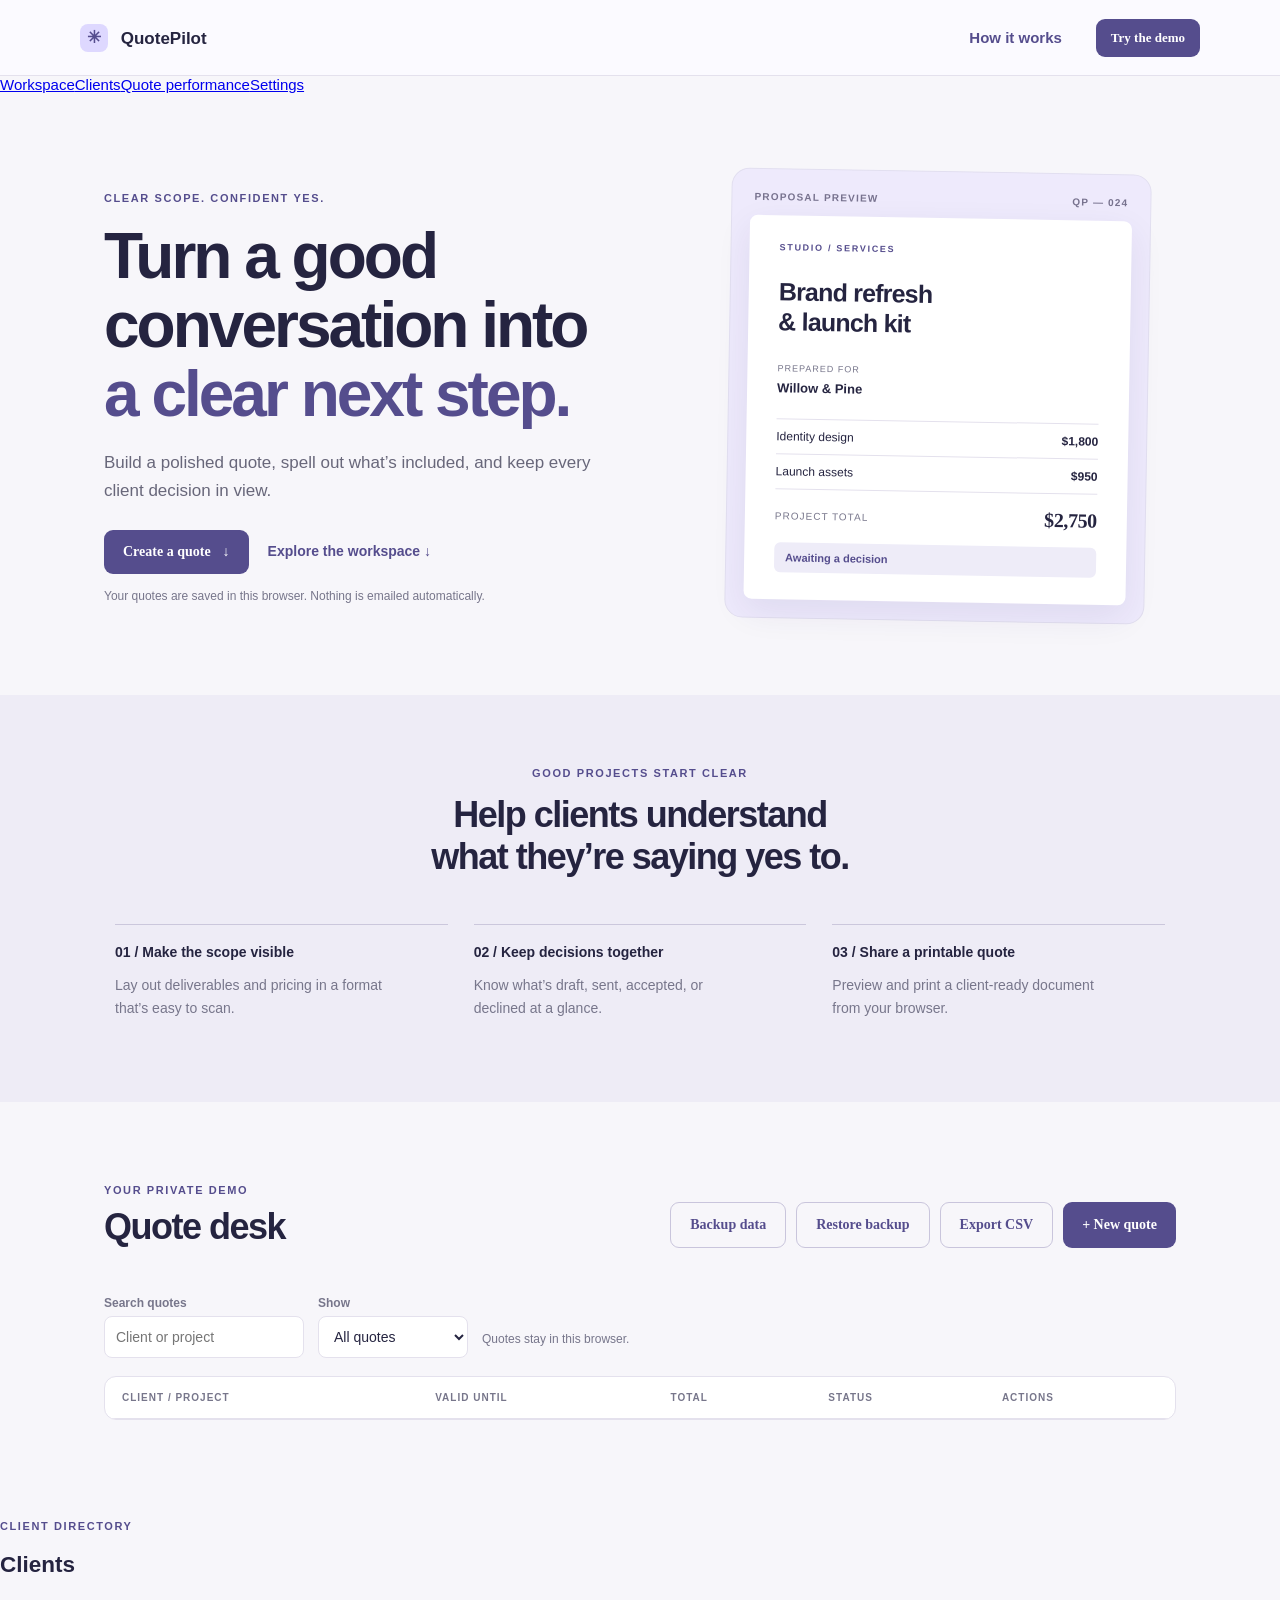
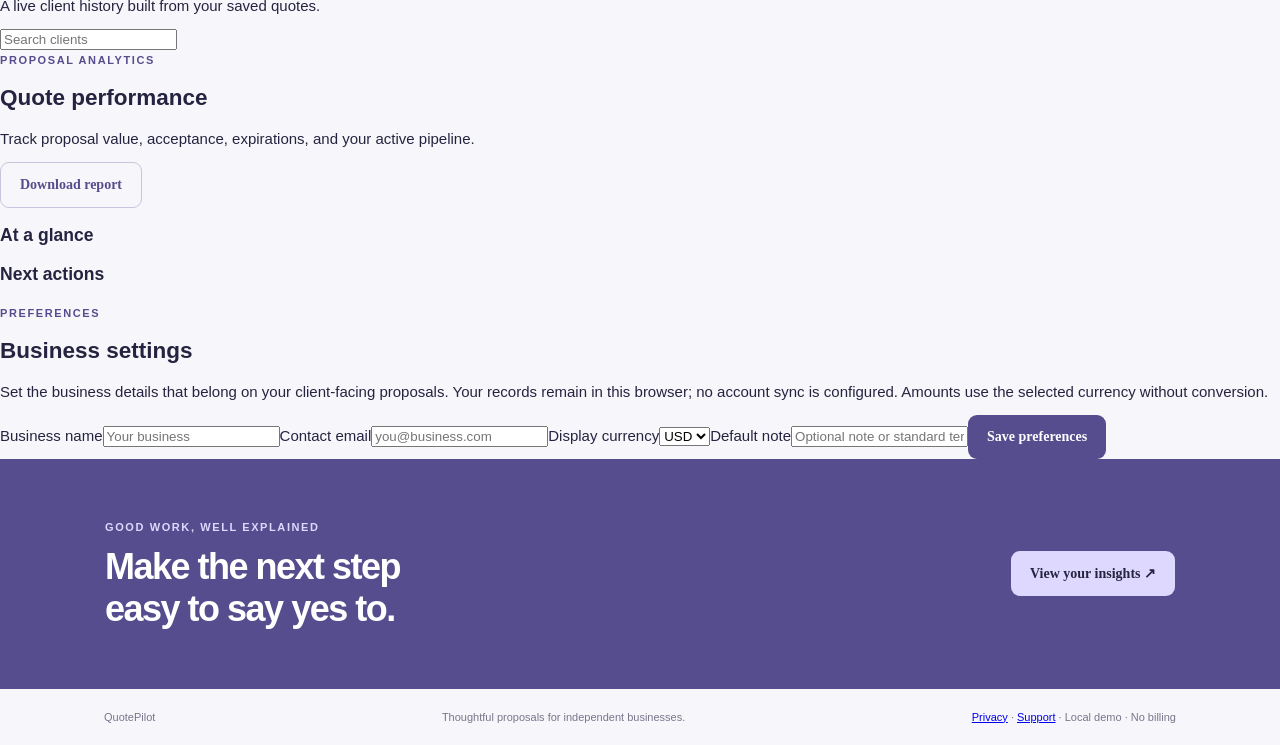
==== commit 242bb69d: "Improve quotepilot workspace" ====
--- a/index.html
+++ b/index.html
@@ -1,7 +1,10 @@
 <!doctype html>
 <html lang="en"><head><meta charset="utf-8"><meta name="viewport" content="width=device-width,initial-scale=1,viewport-fit=cover"><meta name="theme-color" content="#a8c3a0"><meta name="apple-mobile-web-app-capable" content="yes"><meta name="apple-mobile-web-app-status-bar-style" content="default"><meta name="description" content="Build thoughtful, clear quotes and track client decisions with QuotePilot."><title>QuotePilot — make the yes easy</title><link rel="manifest" href="manifest.webmanifest"><link rel="icon" href="assets/icon.svg" type="image/svg+xml"><link rel="apple-touch-icon" href="assets/icon-192.png"><link rel="stylesheet" href="style.css"></head>
-<body><nav class="topbar"><a class="brand" href="#top"><span class="brand-mark">✳</span> QuotePilot</a><a class="nav-link" href="#how">How it works</a><a class="button button-small" href="#demo">Try the demo</a></nav><main id="top">
-<section class="hero"><div class="hero-copy"><span class="eyebrow">CLEAR SCOPE. CONFIDENT YES.</span><h1>Turn a good<br>conversation into<br><em>a clear next step.</em></h1><p>Build a polished quote, spell out what’s included, and keep every client decision in view.</p><a class="button" href="#demo">Create a quote <span>↓</span></a><a class="text-link" href="https://github.com/marksheininwork-netizen/quotepilot/issues/new?title=QuotePilot%20early%20access&body=I%27d%20like%20to%20try%20QuotePilot.">Request early access ↗</a><small class="quiet">Your quotes are saved in this browser. Nothing is emailed automatically.</small></div><div class="quote-preview"><div class="preview-label">PROPOSAL PREVIEW <span>QP — 024</span></div><div class="preview-inner"><div class="preview-brand">STUDIO / SERVICES</div><h2>Brand refresh<br>& launch kit</h2><div class="preview-client">PREPARED FOR<br><b>Willow & Pine</b></div><div class="preview-line"><span>Identity design</span><b>$1,800</b></div><div class="preview-line"><span>Launch assets</span><b>$950</b></div><div class="preview-total"><span>PROJECT TOTAL</span><b>$2,750</b></div><div class="preview-status">Awaiting a decision</div></div></div></section>
+<body><nav class="topbar"><a class="brand" href="#top"><span class="brand-mark">✳</span> QuotePilot</a><a class="nav-link" href="#how">How it works</a><a class="button button-small" href="#demo">Try the demo</a></nav><nav class="product-nav" aria-label="Workspace pages"><a href="#demo">Workspace</a><a href="#clients">Clients</a><a href="#insights">Quote performance</a><a href="#settings">Settings</a></nav><main id="top">
+<section class="hero"><div class="hero-copy"><span class="eyebrow">CLEAR SCOPE. CONFIDENT YES.</span><h1>Turn a good<br>conversation into<br><em>a clear next step.</em></h1><p>Build a polished quote, spell out what’s included, and keep every client decision in view.</p><a class="button" href="#demo">Create a quote <span>↓</span></a><a class="text-link" href="#clients">Explore the workspace ↓</a><small class="quiet">Your quotes are saved in this browser. Nothing is emailed automatically.</small></div><div class="quote-preview"><div class="preview-label">PROPOSAL PREVIEW <span>QP — 024</span></div><div class="preview-inner"><div class="preview-brand">STUDIO / SERVICES</div><h2>Brand refresh<br>& launch kit</h2><div class="preview-client">PREPARED FOR<br><b>Willow & Pine</b></div><div class="preview-line"><span>Identity design</span><b>$1,800</b></div><div class="preview-line"><span>Launch assets</span><b>$950</b></div><div class="preview-total"><span>PROJECT TOTAL</span><b>$2,750</b></div><div class="preview-status">Awaiting a decision</div></div></div></section>
 <section class="section intro" id="how"><span class="eyebrow">GOOD PROJECTS START CLEAR</span><h2>Help clients understand<br>what they’re saying yes to.</h2><div class="features"><article><b>01 / Make the scope visible</b><p>Lay out deliverables and pricing in a format that’s easy to scan.</p></article><article><b>02 / Keep decisions together</b><p>Know what’s draft, sent, accepted, or declined at a glance.</p></article><article><b>03 / Share a printable quote</b><p>Preview and print a client-ready document from your browser.</p></article></div></section>
 <section class="workspace" id="demo"><div class="workspace-heading"><div><span class="eyebrow">YOUR PRIVATE DEMO</span><h2>Quote desk</h2></div><div class="toolbar"><button class="button button-ghost" id="backup-export" type="button">Backup data</button><button class="button button-ghost" id="backup-import" type="button">Restore backup</button><input id="backup-file" type="file" accept="application/json,.json" hidden><button class="button button-ghost" id="export">Export CSV</button><button class="button" id="new-quote">+ New quote</button></div></div><div class="stats" id="stats"></div><div class="filters"><label class="search-field">Search quotes<input id="quote-search" type="search" placeholder="Client or project" autocomplete="off"></label><label>Show<select id="quote-filter"><option value="all">All quotes</option><option value="draft">Draft</option><option value="sent">Sent</option><option value="accepted">Accepted</option><option value="declined">Declined</option></select></label><span class="filter-note">Quotes stay in this browser.</span></div><form id="quote-form" class="form-card hidden"><input type="hidden" name="id"><label>Client<input name="client" required placeholder="e.g. Willow & Pine"></label><label>Project title<input name="title" required placeholder="Brand refresh"></label><label>Valid until<input name="valid" type="date" required></label><label>Email <small>(optional)</small><input name="email" type="email" placeholder="client@example.com"></label><label class="wide">Scope / notes<textarea name="scope" rows="3" placeholder="What you'll deliver and what's included"></textarea></label><label class="wide">Line items <small>One per line: Description | quantity | unit price</small><textarea name="items" rows="3" required placeholder="Identity design | 1 | 1800\nLaunch assets | 1 | 950"></textarea></label><button class="button" type="submit">Save quote</button><button class="button button-ghost" type="button" id="cancel">Cancel</button></form><div class="table-wrap"><table><thead><tr><th>CLIENT / PROJECT</th><th>VALID UNTIL</th><th>TOTAL</th><th>STATUS</th><th>ACTIONS</th></tr></thead><tbody id="quotes"></tbody></table></div><div id="empty" class="empty hidden">Your quote desk is ready. Create a quote to begin.</div></section>
-<section class="closing"><div><span class="eyebrow">GOOD WORK, WELL EXPLAINED</span><h2>Make the next step<br>easy to say yes to.</h2></div><a href="https://github.com/marksheininwork-netizen/quotepilot/issues/new?title=QuotePilot%20early%20access&body=I%27d%20like%20to%20try%20QuotePilot." class="button button-light">Request early access ↗</a></section></main><footer><span>QuotePilot</span><span>Thoughtful proposals for independent businesses.</span><span><a href="privacy.html">Privacy</a> · <a href="support.html">Support</a> · Local demo · No billing</span></footer><div id="toast" role="status" aria-live="polite"></div><script type="module" src="app.js"></script><script>if ('serviceWorker' in navigator) addEventListener('load', () => navigator.serviceWorker.register('./sw.js').catch(() => {}));</script></body></html>
+<section class="feature-page" id="clients"><div class="feature-heading"><div><span class="eyebrow">CLIENT DIRECTORY</span><h2>Clients</h2><p>A live client history built from your saved quotes.</p></div><input class="feature-search" id="feature-client-search" type="search" placeholder="Search clients" aria-label="Search clients"></div><div id="feature-clients" class="feature-table-wrap"></div></section>
+<section class="feature-page" id="insights"><div class="feature-heading"><div><span class="eyebrow">PROPOSAL ANALYTICS</span><h2>Quote performance</h2><p>Track proposal value, acceptance, expirations, and your active pipeline.</p></div><button class="button button-ghost" id="feature-export-report" type="button">Download report</button></div><div class="feature-stats" id="feature-stats"></div><div class="feature-grid"><article class="feature-card"><h3>At a glance</h3><div id="feature-summary"></div></article><article class="feature-card"><h3>Next actions</h3><div id="feature-actions"></div></article></div></section>
+<section class="feature-page" id="settings"><div class="feature-heading"><div><span class="eyebrow">PREFERENCES</span><h2>Business settings</h2><p>Set the business details that belong on your client-facing proposals. Your records remain in this browser; no account sync is configured. Amounts use the selected currency without conversion.</p></div></div><form class="settings-card" id="feature-settings"><label>Business name<input name="businessName" maxlength="100" placeholder="Your business"></label><label>Contact email<input name="email" type="email" placeholder="you@business.com"></label><label>Display currency<select name="currency"><option>USD</option><option>CAD</option><option>EUR</option><option>GBP</option></select></label><label>Default note<input name="note" maxlength="180" placeholder="Optional note or standard terms"></label><button class="button" type="submit">Save preferences</button><span id="feature-settings-status" class="feature-note" role="status"></span></form></section>
+<section class="closing"><div><span class="eyebrow">GOOD WORK, WELL EXPLAINED</span><h2>Make the next step<br>easy to say yes to.</h2></div><a href="#insights" class="button button-light">View your insights ↗</a></section></main><footer><span>QuotePilot</span><span>Thoughtful proposals for independent businesses.</span><span><a href="privacy.html">Privacy</a> · <a href="support.html">Support</a> · Local demo · No billing</span></footer><div id="toast" role="status" aria-live="polite"></div><script type="module" src="app.js"></script><script>if ('serviceWorker' in navigator) addEventListener('load', () => navigator.serviceWorker.register('./sw.js').catch(() => {}));</script></body></html>
--- a/style.css
+++ b/style.css
@@ -1,3 +1,4 @@
 :root{--ink:#252440;--muted:#77768b;--paper:#f7f6fa;--green:#554d8d;--lime:#ded8ff;--line:#e4e1ed;--white:#fff;--amber:#f2b75c;--blue:#7697c3}*{box-sizing:border-box}html{scroll-behavior:smooth}body{margin:0;background:var(--paper);color:var(--ink);font:15px 'DM Sans',sans-serif}h1,h2,.brand,.hero-total{font-family:Manrope,sans-serif}.topbar{height:76px;padding:0 max(calc((100vw - 1120px)/2),24px);display:flex;align-items:center;gap:34px;border-bottom:1px solid var(--line);background:#fbfaff}.brand{font-size:17px;font-weight:800;text-decoration:none;color:var(--ink);margin-right:auto}.brand-mark{display:inline-grid;place-items:center;background:var(--lime);width:28px;height:28px;border-radius:8px;margin-right:8px;color:var(--green)}.nav-link,.text-link{color:var(--green);text-decoration:none;font-weight:700}.button{display:inline-flex;align-items:center;justify-content:center;gap:12px;border:0;border-radius:9px;background:var(--green);color:white;text-decoration:none;padding:14px 19px;font:700 14px 'DM Sans';cursor:pointer;transition:transform .15s,background .15s}.button:hover{background:#403a70;transform:translateY(-1px)}.button-small{padding:11px 15px;font-size:13px}.button-ghost{background:transparent;color:var(--green);border:1px solid #c9c5dc}.button-ghost:hover{background:#eeecf8;color:var(--green)}.hero{max-width:1120px;margin:auto;padding:78px 24px 74px;display:grid;grid-template-columns:1.05fr .95fr;align-items:center;gap:70px}.eyebrow{font-size:11px;letter-spacing:1.6px;font-weight:800;color:var(--green)}h1{font-size:clamp(43px,5vw,64px);line-height:1.08;letter-spacing:-3px;margin:17px 0 19px}h1 em{font-style:normal;color:var(--green)}.hero-copy>p{max-width:490px;font-size:17px;line-height:1.7;color:#68677a;margin:0 0 24px}.text-link{display:inline-block;margin:0 0 0 19px;font-size:14px}.quiet{display:block;color:var(--muted);font-size:12px;margin-top:15px}.quote-preview{max-width:420px;width:100%;justify-self:center;background:#eeeafc;border:1px solid #e2dff0;border-radius:18px;padding:18px;transform:rotate(1deg)}.preview-label{display:flex;justify-content:space-between;color:#77728e;font-size:10px;letter-spacing:1.2px;font-weight:800;padding:4px 4px 13px}.preview-inner{background:#fff;border-radius:8px;padding:27px 30px;box-shadow:0 12px 35px #30265e15}.preview-brand{font-size:9px;letter-spacing:1.7px;font-weight:800;color:var(--green)}.preview-inner h2{font-size:25px;letter-spacing:-.8px;line-height:1.2;margin:24px 0}.preview-client{font-size:9px;color:var(--muted);letter-spacing:1px;line-height:1.8;margin-bottom:18px}.preview-client b{font-size:13px;letter-spacing:0;color:var(--ink)}.preview-line{display:flex;justify-content:space-between;padding:10px 0;border-top:1px solid var(--line);font-size:12px}.preview-total{display:flex;justify-content:space-between;align-items:center;padding:15px 0;border-top:1px solid var(--line);font-size:10px;letter-spacing:1px;color:var(--muted)}.preview-total b{font:800 20px Manrope;color:var(--ink);letter-spacing:-.4px}.preview-status{background:#eeecf8;padding:9px 11px;border-radius:6px;font-size:11px;color:var(--green);font-weight:700}.section{padding:68px 24px}.intro{text-align:center;background:#eeecf6}.intro h2,.workspace h2,.closing h2{font-size:36px;line-height:1.18;letter-spacing:-1.5px}.intro h2{margin:14px 0 45px}.features{max-width:1050px;margin:auto;display:grid;grid-template-columns:repeat(3,1fr);gap:26px;text-align:left}.features article{border-top:1px solid #cbc7dc;padding-top:18px}.features b{font-size:14px}.features p{font-size:14px;line-height:1.65;color:var(--muted);max-width:280px}.workspace{max-width:1120px;margin:auto;padding:78px 24px 96px}.workspace-heading{display:flex;align-items:end;justify-content:space-between;margin-bottom:28px}.workspace h2{margin:9px 0 0}.toolbar{display:flex;gap:10px}.stats{display:grid;grid-template-columns:repeat(3,1fr);gap:14px;margin-bottom:20px}.stat{padding:18px 20px;border:1px solid var(--line);background:white;border-radius:12px}.stat label{display:block;color:var(--muted);font-size:12px}.stat strong{font:800 26px Manrope;display:block;margin-top:7px}.form-card{display:grid;grid-template-columns:repeat(4,1fr);gap:14px;padding:20px;background:white;border:1px solid var(--line);border-radius:12px;margin-bottom:16px}.form-card label{font-size:12px;font-weight:700;color:#69677a}.form-card input,.form-card textarea{display:block;width:100%;border:1px solid var(--line);border-radius:7px;padding:10px;margin-top:6px;font:14px 'DM Sans';resize:vertical}.form-card input{height:41px}.form-card .wide{grid-column:span 2}.form-card .button{align-self:end;height:41px}.hidden{display:none!important}.table-wrap{overflow:auto;border:1px solid var(--line);border-radius:12px;background:white}table{width:100%;border-collapse:collapse;min-width:720px}th{text-align:left;padding:15px 17px;font-size:10px;letter-spacing:1px;color:var(--muted);border-bottom:1px solid var(--line)}td{padding:16px 17px;border-bottom:1px solid #efedf4;font-size:13px}tr:last-child td{border-bottom:0}.client-name{font-weight:700}.invoice-number{font-size:11px;color:var(--muted);margin-top:4px}.pill{padding:6px 9px;border-radius:20px;background:#f3f0ff;color:#635b96;font-weight:700;font-size:11px}.pill.accepted{background:#e3f1e5;color:#36704a}.pill.declined{background:#fbe7e7;color:#984b4b}.pill.draft{background:#ececf1;color:#676779}.row-actions{display:flex;gap:7px;white-space:nowrap}.row-actions button{border:0;background:none;color:var(--green);font:700 12px 'DM Sans';cursor:pointer;padding:5px}.empty{text-align:center;padding:38px;color:var(--muted)}.closing{background:var(--green);color:white;padding:58px max(calc((100vw - 1070px)/2),24px);display:flex;align-items:center;justify-content:space-between}.closing .eyebrow{color:var(--lime)}.closing h2{margin:12px 0 0}.button-light{background:var(--lime);color:var(--ink)}.button-light:hover{background:#d1c9ff;color:var(--ink)}footer{padding:22px 24px;display:flex;justify-content:space-between;gap:16px;max-width:1120px;margin:auto;color:var(--muted);font-size:11px}#toast{position:fixed;bottom:24px;left:50%;transform:translateX(-50%);background:#262440;color:#fff;padding:12px 18px;border-radius:8px;opacity:0;transition:opacity .2s;pointer-events:none}#toast.show{opacity:1}@media(max-width:760px){.topbar{gap:13px;height:66px}.nav-link{display:none}.hero{grid-template-columns:1fr;gap:38px;padding-top:55px}.quote-preview{justify-self:start}.features,.stats{grid-template-columns:1fr}.features{gap:18px}.workspace-heading{align-items:start;gap:18px;flex-direction:column}.form-card{grid-template-columns:1fr 1fr}.closing{gap:20px;align-items:start;flex-direction:column}.intro h2,.workspace h2,.closing h2{font-size:30px}footer{flex-direction:column}.text-link{margin-left:10px}}
 
-.filters{display:flex;align-items:end;gap:14px;margin:0 0 18px}.filters label{display:block;color:var(--muted);font-size:12px;font-weight:700}.filters input,.filters select{display:block;min-width:200px;height:42px;border:1px solid var(--line);border-radius:8px;background:white;padding:0 11px;margin-top:6px;font:14px "DM Sans",sans-serif;color:var(--ink)}.filters select{min-width:150px}.filters input:focus,.filters select:focus,.form-card input:focus,.form-card textarea:focus{outline:3px solid var(--lime);outline-offset:1px}.filter-note{font-size:12px;color:var(--muted);padding-bottom:12px}.due-note{display:block;font-size:11px;color:var(--muted);margin-top:4px}.row-actions{flex-wrap:wrap}.row-actions button:last-child{color:#8a4d44}.row-actions select{border:1px solid var(--line);border-radius:6px;background:white;padding:4px;color:var(--ink);font:12px "DM Sans",sans-serif}@media(max-width:760px){.filters{align-items:stretch;flex-direction:column}.filters input,.filters select{width:100%}.filter-note{padding:0}}+.filters{display:flex;align-items:end;gap:14px;margin:0 0 18px}.filters label{display:block;color:var(--muted);font-size:12px;font-weight:700}.filters input,.filters select{display:block;min-width:200px;height:42px;border:1px solid var(--line);border-radius:8px;background:white;padding:0 11px;margin-top:6px;font:14px "DM Sans",sans-serif;color:var(--ink)}.filters select{min-width:150px}.filters input:focus,.filters select:focus,.form-card input:focus,.form-card textarea:focus{outline:3px solid var(--lime);outline-offset:1px}.filter-note{font-size:12px;color:var(--muted);padding-bottom:12px}.due-note{display:block;font-size:11px;color:var(--muted);margin-top:4px}.row-actions{flex-wrap:wrap}.row-actions button:last-child{color:#8a4d44}.row-actions select{border:1px solid var(--line);border-radius:6px;background:white;padding:4px;color:var(--ink);font:12px "DM Sans",sans-serif}@media(max-width:760px){.filters{align-items:stretch;flex-direction:column}.filters input,.filters select{width:100%}.filter-note{padding:0}}
+@media(max-width:760px){.toolbar{flex-wrap:wrap}.toolbar .button{padding:10px 12px;font-size:12px}}
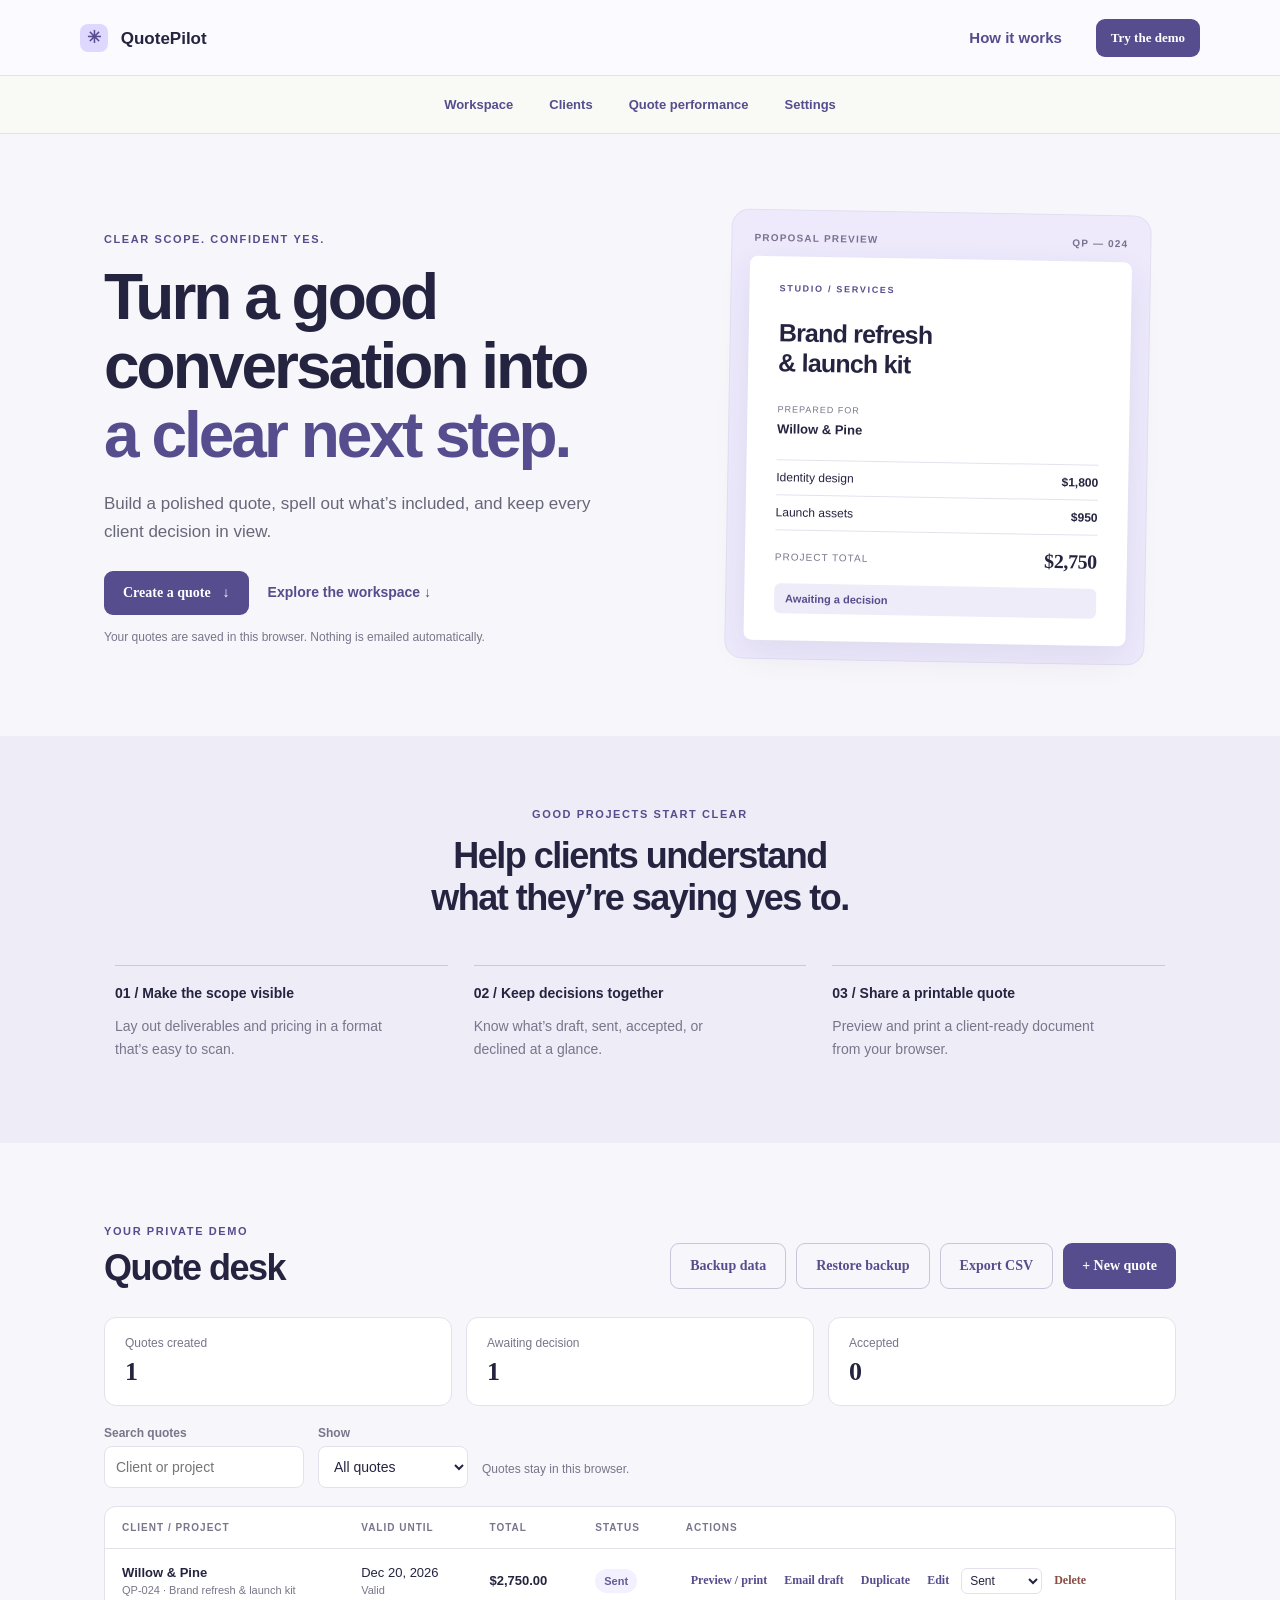
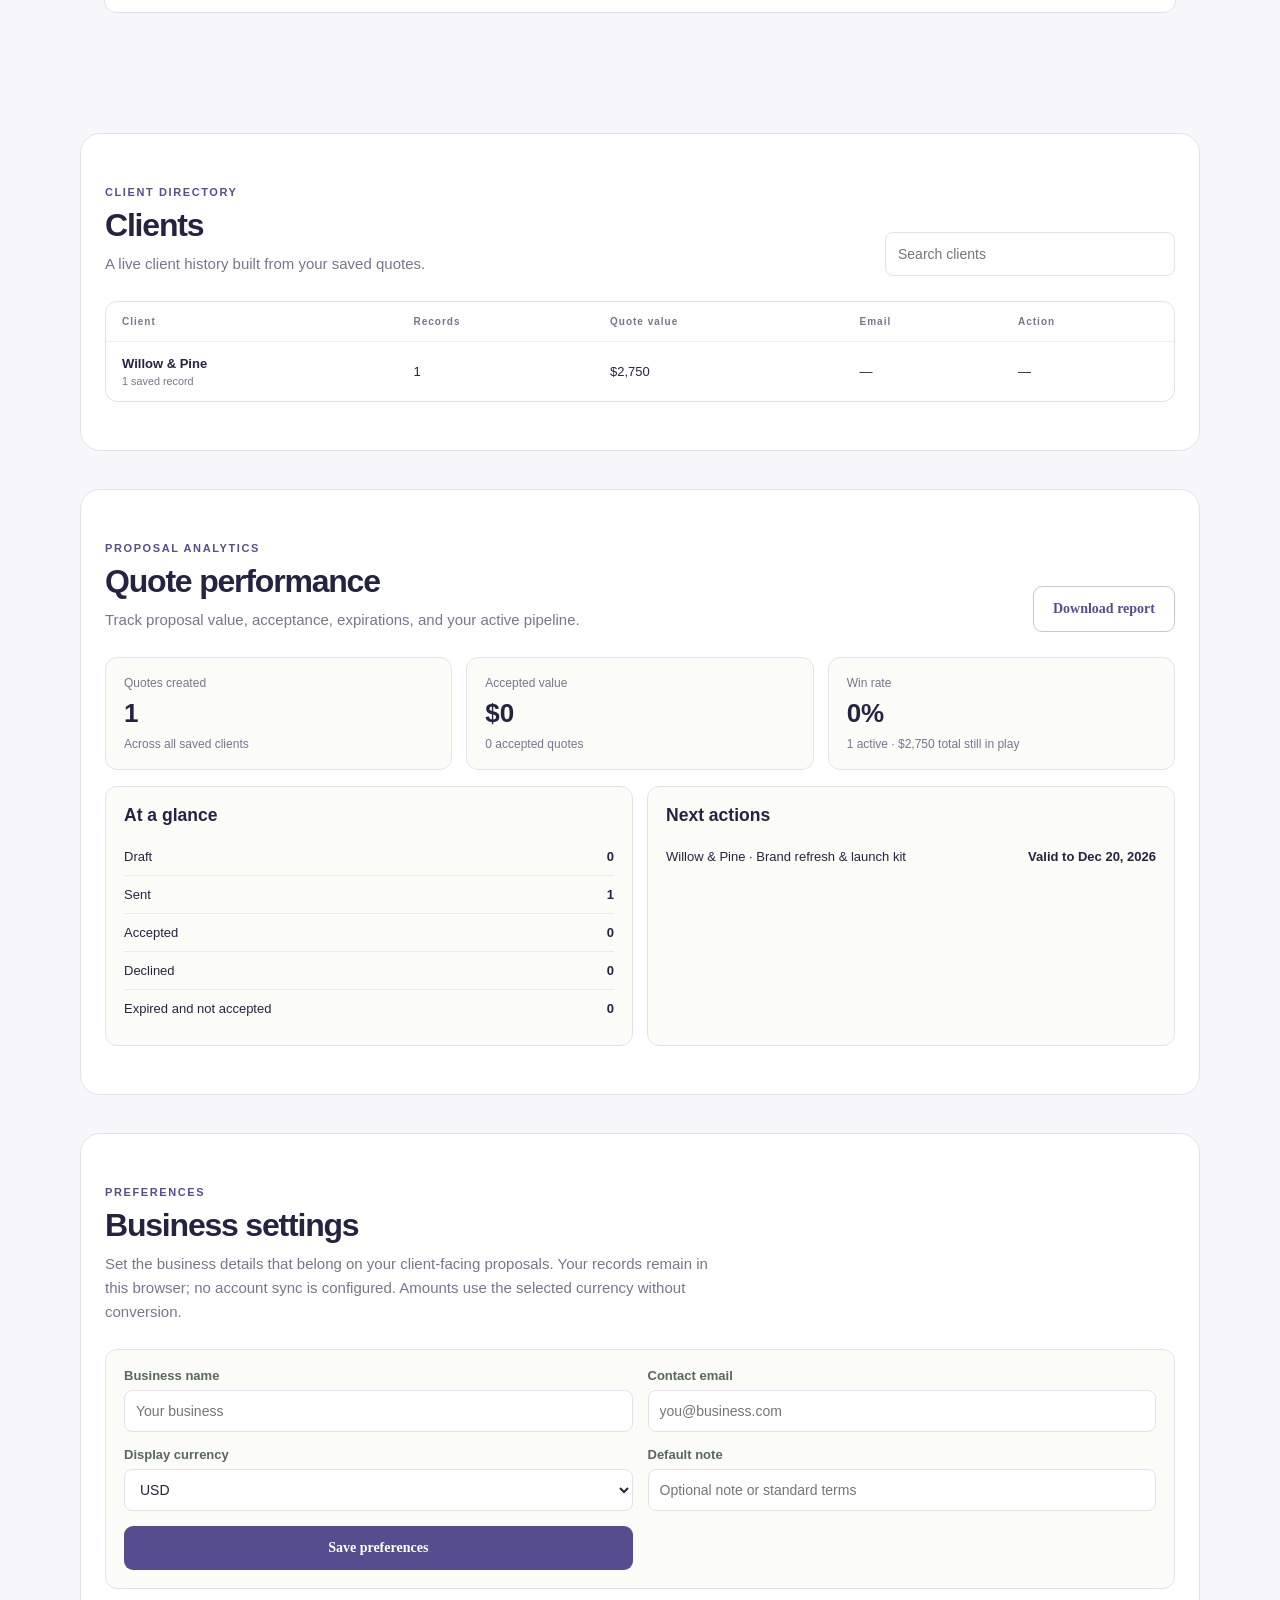
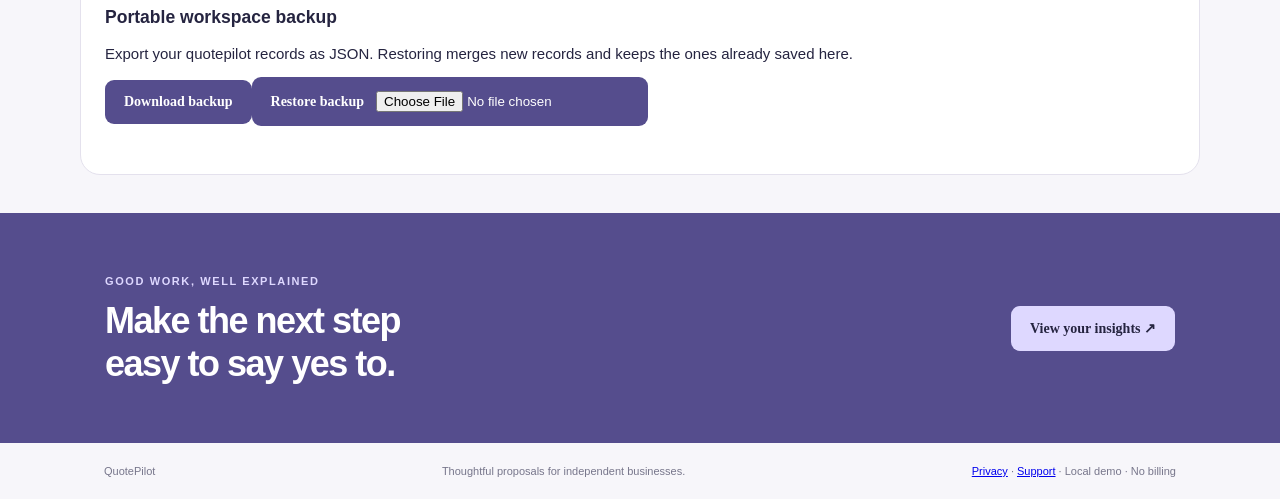
==== commit 4e7412f9: "Add portable JSON backup controls" ====
--- a/index.html
+++ b/index.html
@@ -6,5 +6,6 @@
 <section class="workspace" id="demo"><div class="workspace-heading"><div><span class="eyebrow">YOUR PRIVATE DEMO</span><h2>Quote desk</h2></div><div class="toolbar"><button class="button button-ghost" id="backup-export" type="button">Backup data</button><button class="button button-ghost" id="backup-import" type="button">Restore backup</button><input id="backup-file" type="file" accept="application/json,.json" hidden><button class="button button-ghost" id="export">Export CSV</button><button class="button" id="new-quote">+ New quote</button></div></div><div class="stats" id="stats"></div><div class="filters"><label class="search-field">Search quotes<input id="quote-search" type="search" placeholder="Client or project" autocomplete="off"></label><label>Show<select id="quote-filter"><option value="all">All quotes</option><option value="draft">Draft</option><option value="sent">Sent</option><option value="accepted">Accepted</option><option value="declined">Declined</option></select></label><span class="filter-note">Quotes stay in this browser.</span></div><form id="quote-form" class="form-card hidden"><input type="hidden" name="id"><label>Client<input name="client" required placeholder="e.g. Willow & Pine"></label><label>Project title<input name="title" required placeholder="Brand refresh"></label><label>Valid until<input name="valid" type="date" required></label><label>Email <small>(optional)</small><input name="email" type="email" placeholder="client@example.com"></label><label class="wide">Scope / notes<textarea name="scope" rows="3" placeholder="What you'll deliver and what's included"></textarea></label><label class="wide">Line items <small>One per line: Description | quantity | unit price</small><textarea name="items" rows="3" required placeholder="Identity design | 1 | 1800\nLaunch assets | 1 | 950"></textarea></label><button class="button" type="submit">Save quote</button><button class="button button-ghost" type="button" id="cancel">Cancel</button></form><div class="table-wrap"><table><thead><tr><th>CLIENT / PROJECT</th><th>VALID UNTIL</th><th>TOTAL</th><th>STATUS</th><th>ACTIONS</th></tr></thead><tbody id="quotes"></tbody></table></div><div id="empty" class="empty hidden">Your quote desk is ready. Create a quote to begin.</div></section>
 <section class="feature-page" id="clients"><div class="feature-heading"><div><span class="eyebrow">CLIENT DIRECTORY</span><h2>Clients</h2><p>A live client history built from your saved quotes.</p></div><input class="feature-search" id="feature-client-search" type="search" placeholder="Search clients" aria-label="Search clients"></div><div id="feature-clients" class="feature-table-wrap"></div></section>
 <section class="feature-page" id="insights"><div class="feature-heading"><div><span class="eyebrow">PROPOSAL ANALYTICS</span><h2>Quote performance</h2><p>Track proposal value, acceptance, expirations, and your active pipeline.</p></div><button class="button button-ghost" id="feature-export-report" type="button">Download report</button></div><div class="feature-stats" id="feature-stats"></div><div class="feature-grid"><article class="feature-card"><h3>At a glance</h3><div id="feature-summary"></div></article><article class="feature-card"><h3>Next actions</h3><div id="feature-actions"></div></article></div></section>
-<section class="feature-page" id="settings"><div class="feature-heading"><div><span class="eyebrow">PREFERENCES</span><h2>Business settings</h2><p>Set the business details that belong on your client-facing proposals. Your records remain in this browser; no account sync is configured. Amounts use the selected currency without conversion.</p></div></div><form class="settings-card" id="feature-settings"><label>Business name<input name="businessName" maxlength="100" placeholder="Your business"></label><label>Contact email<input name="email" type="email" placeholder="you@business.com"></label><label>Display currency<select name="currency"><option>USD</option><option>CAD</option><option>EUR</option><option>GBP</option></select></label><label>Default note<input name="note" maxlength="180" placeholder="Optional note or standard terms"></label><button class="button" type="submit">Save preferences</button><span id="feature-settings-status" class="feature-note" role="status"></span></form></section>
+<section class="feature-page" id="settings"><div class="feature-heading"><div><span class="eyebrow">PREFERENCES</span><h2>Business settings</h2><p>Set the business details that belong on your client-facing proposals. Your records remain in this browser; no account sync is configured. Amounts use the selected currency without conversion.</p></div></div><form class="settings-card" id="feature-settings"><label>Business name<input name="businessName" maxlength="100" placeholder="Your business"></label><label>Contact email<input name="email" type="email" placeholder="you@business.com"></label><label>Display currency<select name="currency"><option>USD</option><option>CAD</option><option>EUR</option><option>GBP</option></select></label><label>Default note<input name="note" maxlength="180" placeholder="Optional note or standard terms"></label><button class="button" type="submit">Save preferences</button><span id="feature-settings-status" class="feature-note" role="status"></span></form>
+<div class="feature-backup"><div><h3>Portable workspace backup</h3><p>Export your quotepilot records as JSON. Restoring merges new records and keeps the ones already saved here.</p></div><div class="feature-backup-actions"><button class="button" id="feature-backup-export" type="button">Download backup</button><label class="button button-secondary feature-backup-upload">Restore backup<input id="feature-backup-file" type="file" accept="application/json,.json"></label></div><span id="feature-backup-status" class="feature-note" role="status" aria-live="polite"></span></div></section>
 <section class="closing"><div><span class="eyebrow">GOOD WORK, WELL EXPLAINED</span><h2>Make the next step<br>easy to say yes to.</h2></div><a href="#insights" class="button button-light">View your insights ↗</a></section></main><footer><span>QuotePilot</span><span>Thoughtful proposals for independent businesses.</span><span><a href="privacy.html">Privacy</a> · <a href="support.html">Support</a> · Local demo · No billing</span></footer><div id="toast" role="status" aria-live="polite"></div><script type="module" src="app.js"></script><script>if ('serviceWorker' in navigator) addEventListener('load', () => navigator.serviceWorker.register('./sw.js').catch(() => {}));</script></body></html>
--- a/style.css
+++ b/style.css
@@ -2,3 +2,5 @@
 
 .filters{display:flex;align-items:end;gap:14px;margin:0 0 18px}.filters label{display:block;color:var(--muted);font-size:12px;font-weight:700}.filters input,.filters select{display:block;min-width:200px;height:42px;border:1px solid var(--line);border-radius:8px;background:white;padding:0 11px;margin-top:6px;font:14px "DM Sans",sans-serif;color:var(--ink)}.filters select{min-width:150px}.filters input:focus,.filters select:focus,.form-card input:focus,.form-card textarea:focus{outline:3px solid var(--lime);outline-offset:1px}.filter-note{font-size:12px;color:var(--muted);padding-bottom:12px}.due-note{display:block;font-size:11px;color:var(--muted);margin-top:4px}.row-actions{flex-wrap:wrap}.row-actions button:last-child{color:#8a4d44}.row-actions select{border:1px solid var(--line);border-radius:6px;background:white;padding:4px;color:var(--ink);font:12px "DM Sans",sans-serif}@media(max-width:760px){.filters{align-items:stretch;flex-direction:column}.filters input,.filters select{width:100%}.filter-note{padding:0}}
 @media(max-width:760px){.toolbar{flex-wrap:wrap}.toolbar .button{padding:10px 12px;font-size:12px}}
+
+.product-nav{position:sticky;top:0;z-index:5;display:flex;justify-content:center;gap:8px;padding:12px 18px;background:#f9faf6eF;border-bottom:1px solid var(--line);backdrop-filter:blur(12px)}.product-nav a{padding:9px 14px;border-radius:8px;color:var(--green);font-size:13px;font-weight:700;text-decoration:none}.product-nav a:hover,.product-nav a:focus-visible{background:#eaf0e6;outline:2px solid transparent}.feature-page{max-width:1120px;margin:24px auto 38px;padding:48px 24px;background:#fff;border:1px solid var(--line);border-radius:20px;scroll-margin-top:74px}.feature-heading{display:flex;justify-content:space-between;align-items:end;gap:20px;margin-bottom:25px}.feature-heading h2{font-size:32px;letter-spacing:-1.2px;margin:8px 0}.feature-heading p{max-width:620px;color:var(--muted);line-height:1.6;margin:0}.feature-search{width:min(290px,100%);height:44px;padding:0 12px;border:1px solid var(--line);border-radius:8px;font:14px 'DM Sans',sans-serif}.feature-table-wrap{overflow:auto;border:1px solid var(--line);border-radius:12px}.feature-table{width:100%;min-width:640px;border-collapse:collapse}.feature-table th,.feature-table td{padding:14px 16px;border-bottom:1px solid #edf0e9;text-align:left}.feature-table td small{display:block;color:var(--muted);margin-top:4px}.feature-action{color:var(--green);font-weight:700}.feature-empty{padding:30px;color:var(--muted);text-align:center}.feature-stats{display:grid;grid-template-columns:repeat(3,1fr);gap:14px;margin-bottom:16px}.feature-stat,.feature-card,.settings-card{background:#fbfcf8;border:1px solid var(--line);border-radius:12px;padding:18px}.feature-stat span,.feature-stat small{display:block;color:var(--muted);font-size:12px}.feature-stat strong{display:block;font:800 26px Manrope,sans-serif;margin:8px 0}.feature-grid{display:grid;grid-template-columns:repeat(2,1fr);gap:14px}.feature-card h3{margin:0 0 12px}.feature-line{display:flex;justify-content:space-between;gap:12px;border-bottom:1px solid #e9eee5;padding:11px 0;font-size:13px}.feature-line:last-child{border-bottom:0}.feature-line b{white-space:nowrap}.status-risk{color:#a25040}.settings-card{display:grid;grid-template-columns:repeat(2,minmax(0,1fr));gap:15px}.settings-card label{display:grid;gap:7px;color:#59675d;font-size:13px;font-weight:700}.settings-card input,.settings-card select{height:42px;border:1px solid var(--line);border-radius:8px;padding:0 11px;font:14px 'DM Sans',sans-serif;background:white;color:var(--ink)}.feature-note{align-self:center;color:var(--green);font-size:13px}@media(max-width:760px){.product-nav{justify-content:flex-start;overflow:auto}.product-nav a{white-space:nowrap;padding:9px 11px}.feature-page{margin:14px 12px 24px;padding:28px 17px}.feature-heading{align-items:stretch;flex-direction:column}.feature-stats,.feature-grid,.settings-card{grid-template-columns:1fr}}
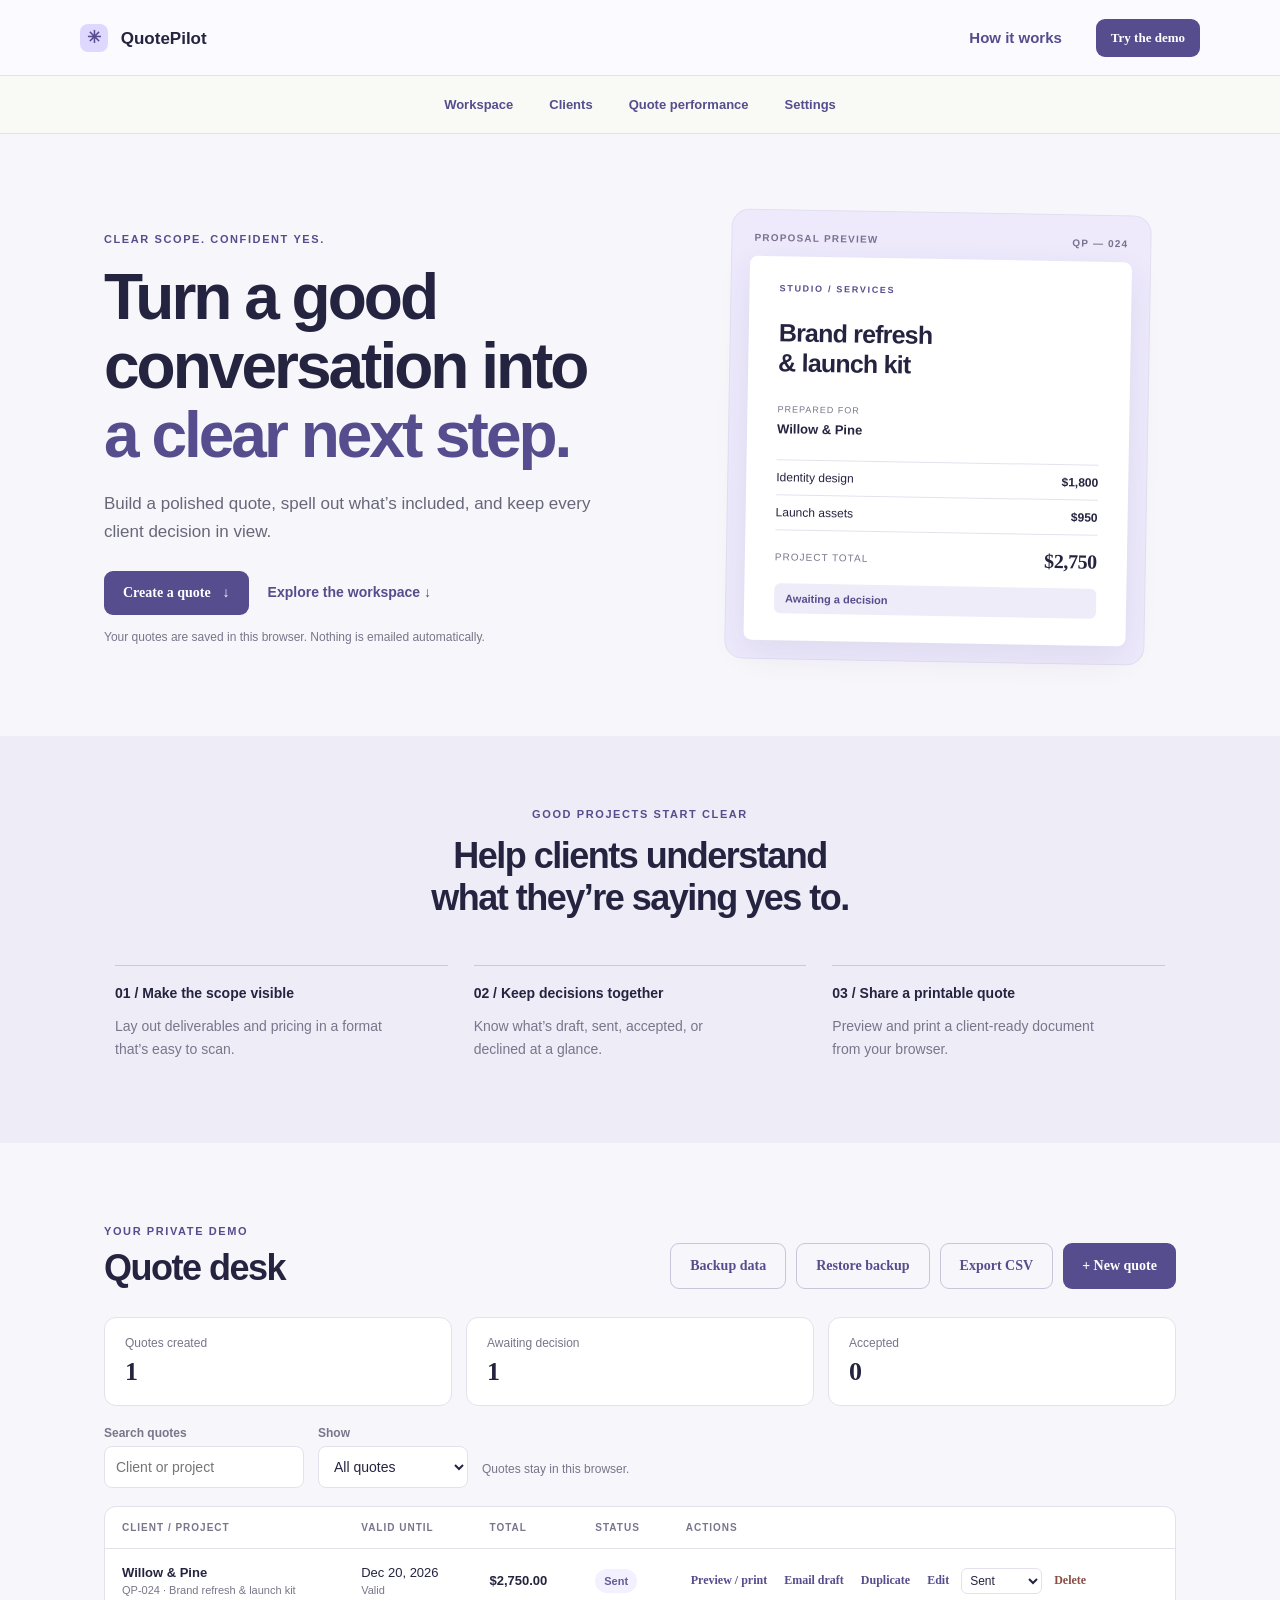
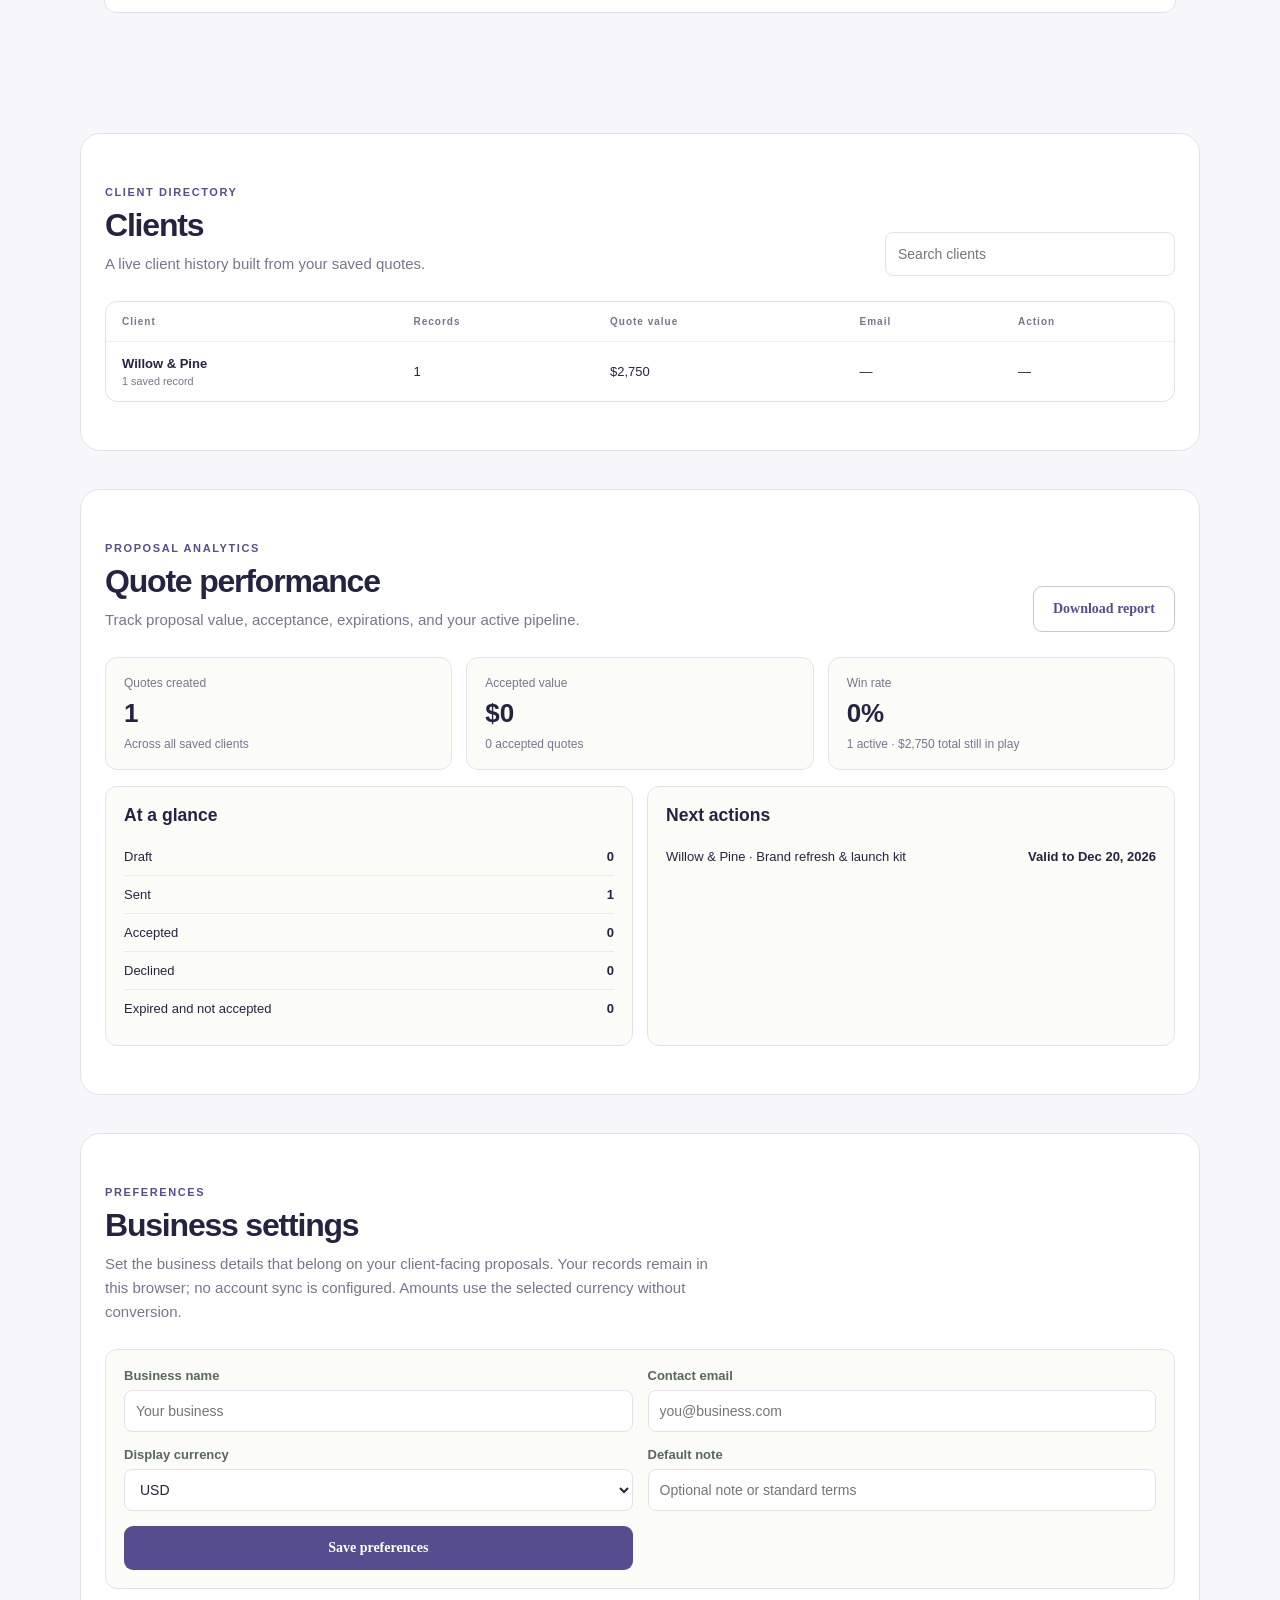
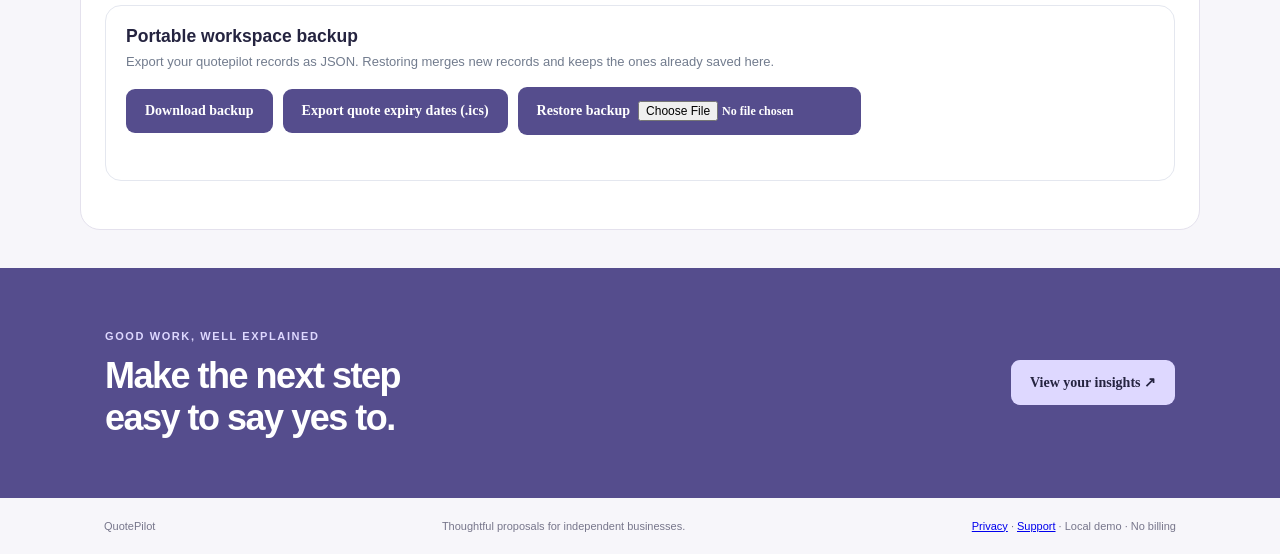
==== commit 9bbf8ad2: "Add quote expiry calendar control" ====
--- a/index.html
+++ b/index.html
@@ -7,5 +7,5 @@
 <section class="feature-page" id="clients"><div class="feature-heading"><div><span class="eyebrow">CLIENT DIRECTORY</span><h2>Clients</h2><p>A live client history built from your saved quotes.</p></div><input class="feature-search" id="feature-client-search" type="search" placeholder="Search clients" aria-label="Search clients"></div><div id="feature-clients" class="feature-table-wrap"></div></section>
 <section class="feature-page" id="insights"><div class="feature-heading"><div><span class="eyebrow">PROPOSAL ANALYTICS</span><h2>Quote performance</h2><p>Track proposal value, acceptance, expirations, and your active pipeline.</p></div><button class="button button-ghost" id="feature-export-report" type="button">Download report</button></div><div class="feature-stats" id="feature-stats"></div><div class="feature-grid"><article class="feature-card"><h3>At a glance</h3><div id="feature-summary"></div></article><article class="feature-card"><h3>Next actions</h3><div id="feature-actions"></div></article></div></section>
 <section class="feature-page" id="settings"><div class="feature-heading"><div><span class="eyebrow">PREFERENCES</span><h2>Business settings</h2><p>Set the business details that belong on your client-facing proposals. Your records remain in this browser; no account sync is configured. Amounts use the selected currency without conversion.</p></div></div><form class="settings-card" id="feature-settings"><label>Business name<input name="businessName" maxlength="100" placeholder="Your business"></label><label>Contact email<input name="email" type="email" placeholder="you@business.com"></label><label>Display currency<select name="currency"><option>USD</option><option>CAD</option><option>EUR</option><option>GBP</option></select></label><label>Default note<input name="note" maxlength="180" placeholder="Optional note or standard terms"></label><button class="button" type="submit">Save preferences</button><span id="feature-settings-status" class="feature-note" role="status"></span></form>
-<div class="feature-backup"><div><h3>Portable workspace backup</h3><p>Export your quotepilot records as JSON. Restoring merges new records and keeps the ones already saved here.</p></div><div class="feature-backup-actions"><button class="button" id="feature-backup-export" type="button">Download backup</button><label class="button button-secondary feature-backup-upload">Restore backup<input id="feature-backup-file" type="file" accept="application/json,.json"></label></div><span id="feature-backup-status" class="feature-note" role="status" aria-live="polite"></span></div></section>
+<div class="feature-backup"><div><h3>Portable workspace backup</h3><p>Export your quotepilot records as JSON. Restoring merges new records and keeps the ones already saved here.</p></div><div class="feature-backup-actions"><button class="button" id="feature-backup-export" type="button">Download backup</button><button class="button button-secondary" id="feature-export-calendar" type="button">Export quote expiry dates (.ics)</button><label class="button button-secondary feature-backup-upload">Restore backup<input id="feature-backup-file" type="file" accept="application/json,.json"></label></div><span id="feature-backup-status" class="feature-note" role="status" aria-live="polite"></span></div></section>
 <section class="closing"><div><span class="eyebrow">GOOD WORK, WELL EXPLAINED</span><h2>Make the next step<br>easy to say yes to.</h2></div><a href="#insights" class="button button-light">View your insights ↗</a></section></main><footer><span>QuotePilot</span><span>Thoughtful proposals for independent businesses.</span><span><a href="privacy.html">Privacy</a> · <a href="support.html">Support</a> · Local demo · No billing</span></footer><div id="toast" role="status" aria-live="polite"></div><script type="module" src="app.js"></script><script>if ('serviceWorker' in navigator) addEventListener('load', () => navigator.serviceWorker.register('./sw.js').catch(() => {}));</script></body></html>
--- a/style.css
+++ b/style.css
@@ -4,3 +4,5 @@
 @media(max-width:760px){.toolbar{flex-wrap:wrap}.toolbar .button{padding:10px 12px;font-size:12px}}
 
 .product-nav{position:sticky;top:0;z-index:5;display:flex;justify-content:center;gap:8px;padding:12px 18px;background:#f9faf6eF;border-bottom:1px solid var(--line);backdrop-filter:blur(12px)}.product-nav a{padding:9px 14px;border-radius:8px;color:var(--green);font-size:13px;font-weight:700;text-decoration:none}.product-nav a:hover,.product-nav a:focus-visible{background:#eaf0e6;outline:2px solid transparent}.feature-page{max-width:1120px;margin:24px auto 38px;padding:48px 24px;background:#fff;border:1px solid var(--line);border-radius:20px;scroll-margin-top:74px}.feature-heading{display:flex;justify-content:space-between;align-items:end;gap:20px;margin-bottom:25px}.feature-heading h2{font-size:32px;letter-spacing:-1.2px;margin:8px 0}.feature-heading p{max-width:620px;color:var(--muted);line-height:1.6;margin:0}.feature-search{width:min(290px,100%);height:44px;padding:0 12px;border:1px solid var(--line);border-radius:8px;font:14px 'DM Sans',sans-serif}.feature-table-wrap{overflow:auto;border:1px solid var(--line);border-radius:12px}.feature-table{width:100%;min-width:640px;border-collapse:collapse}.feature-table th,.feature-table td{padding:14px 16px;border-bottom:1px solid #edf0e9;text-align:left}.feature-table td small{display:block;color:var(--muted);margin-top:4px}.feature-action{color:var(--green);font-weight:700}.feature-empty{padding:30px;color:var(--muted);text-align:center}.feature-stats{display:grid;grid-template-columns:repeat(3,1fr);gap:14px;margin-bottom:16px}.feature-stat,.feature-card,.settings-card{background:#fbfcf8;border:1px solid var(--line);border-radius:12px;padding:18px}.feature-stat span,.feature-stat small{display:block;color:var(--muted);font-size:12px}.feature-stat strong{display:block;font:800 26px Manrope,sans-serif;margin:8px 0}.feature-grid{display:grid;grid-template-columns:repeat(2,1fr);gap:14px}.feature-card h3{margin:0 0 12px}.feature-line{display:flex;justify-content:space-between;gap:12px;border-bottom:1px solid #e9eee5;padding:11px 0;font-size:13px}.feature-line:last-child{border-bottom:0}.feature-line b{white-space:nowrap}.status-risk{color:#a25040}.settings-card{display:grid;grid-template-columns:repeat(2,minmax(0,1fr));gap:15px}.settings-card label{display:grid;gap:7px;color:#59675d;font-size:13px;font-weight:700}.settings-card input,.settings-card select{height:42px;border:1px solid var(--line);border-radius:8px;padding:0 11px;font:14px 'DM Sans',sans-serif;background:white;color:var(--ink)}.feature-note{align-self:center;color:var(--green);font-size:13px}@media(max-width:760px){.product-nav{justify-content:flex-start;overflow:auto}.product-nav a{white-space:nowrap;padding:9px 11px}.feature-page{margin:14px 12px 24px;padding:28px 17px}.feature-heading{align-items:stretch;flex-direction:column}.feature-stats,.feature-grid,.settings-card{grid-template-columns:1fr}}
+
+.feature-backup{margin-top:16px;padding:20px;background:#fff;border:1px solid #e4e7ef;border-radius:16px}.feature-backup h3{margin:0 0 5px}.feature-backup p{margin:0;color:#727c8e;font-size:13px;line-height:1.5}.feature-backup-actions{display:flex;align-items:center;gap:10px;flex-wrap:wrap;margin:15px 0 7px}.feature-backup-upload{display:inline-flex;align-items:center;gap:8px;cursor:pointer}.feature-backup-upload input{max-width:225px;font:inherit;font-size:12px}.feature-backup .feature-note{display:block;min-height:18px}
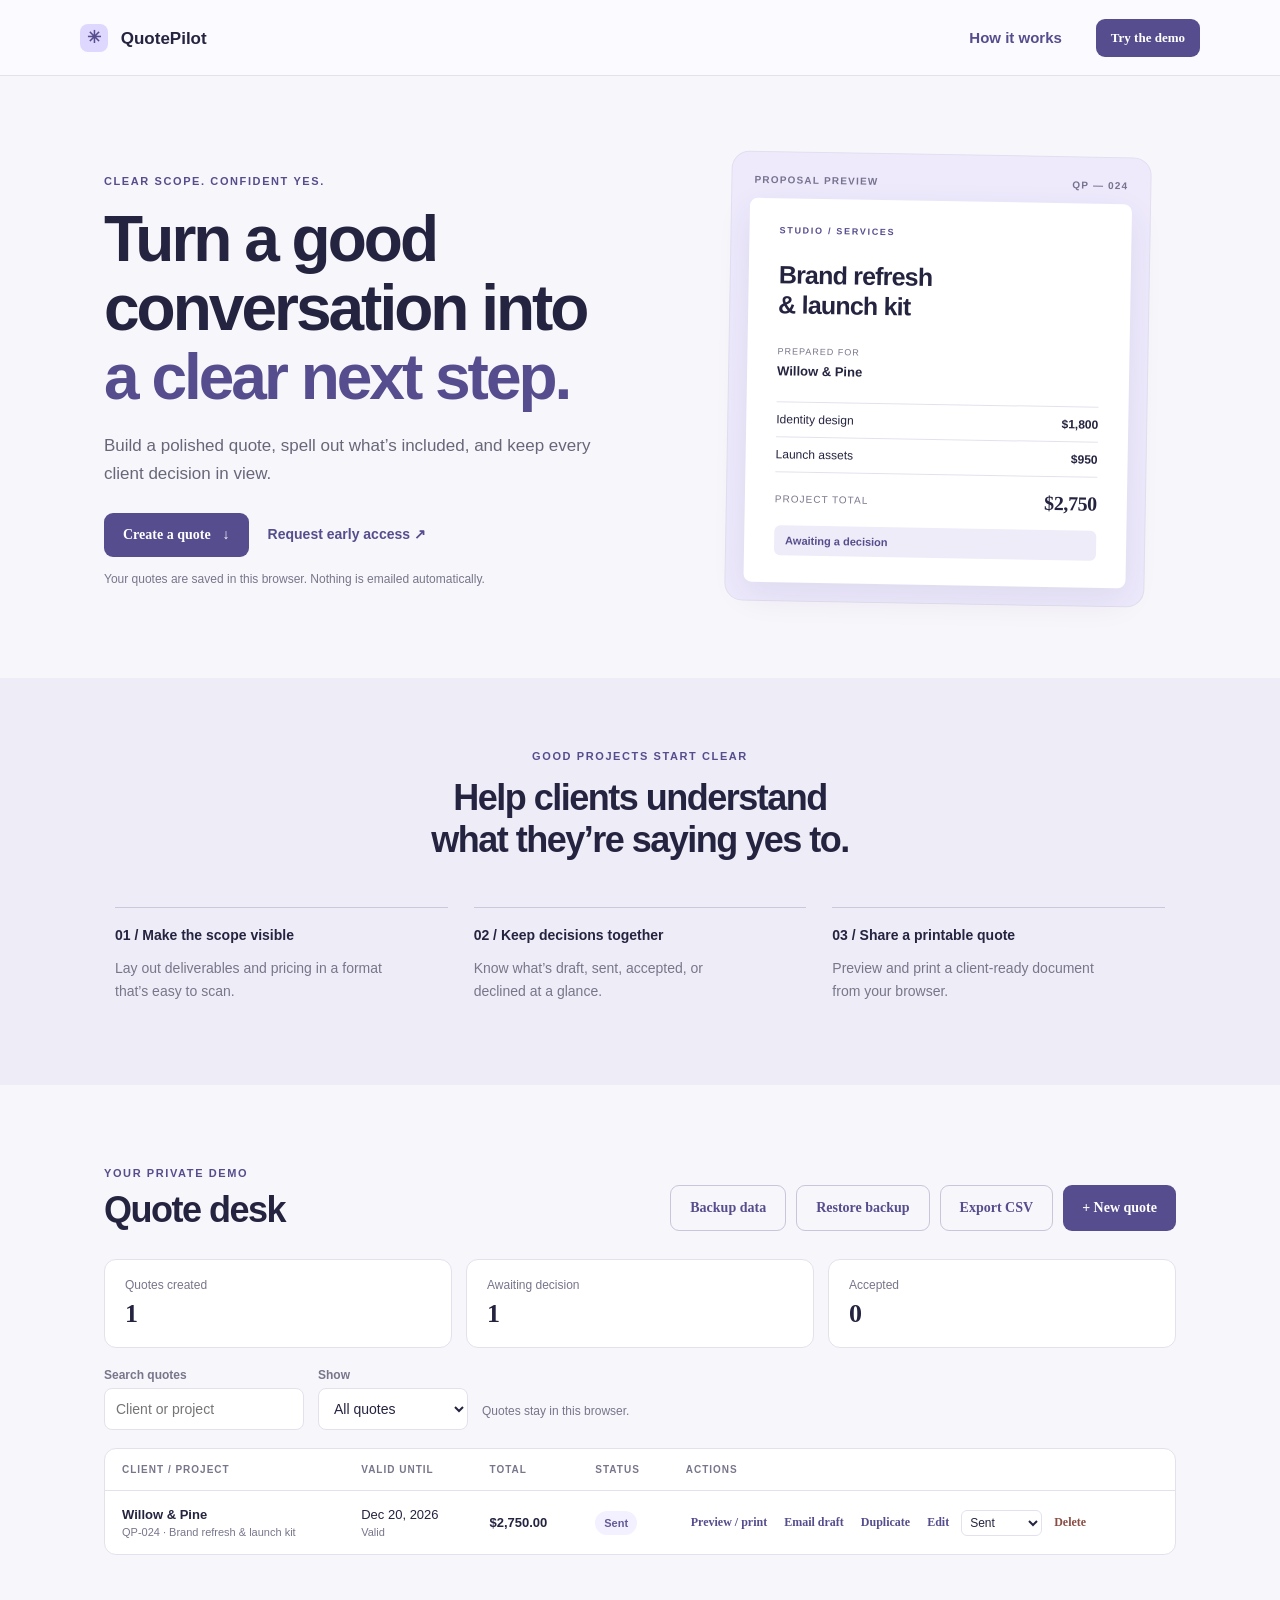
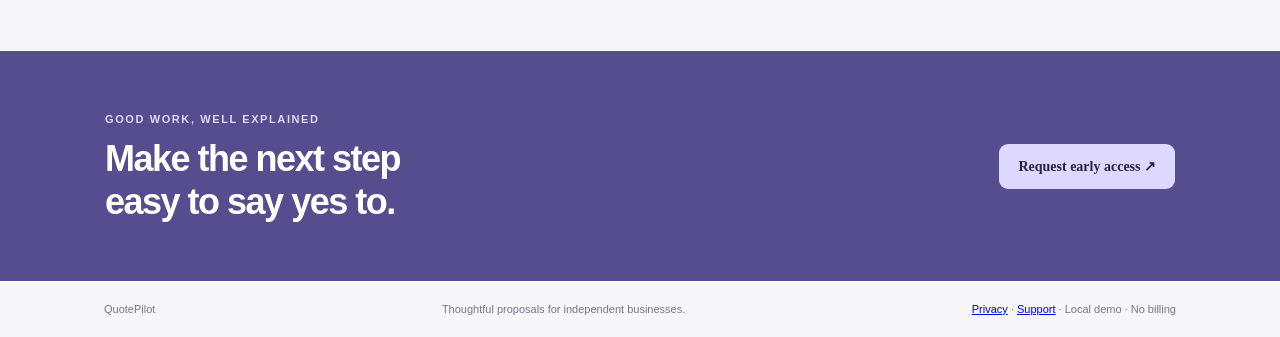
==== commit 254af618: "Add optional quote discount and tax inputs" ====
--- a/index.html
+++ b/index.html
@@ -1,11 +1,8 @@
 <!doctype html>
 <html lang="en"><head><meta charset="utf-8"><meta name="viewport" content="width=device-width,initial-scale=1,viewport-fit=cover"><meta name="theme-color" content="#a8c3a0"><meta name="apple-mobile-web-app-capable" content="yes"><meta name="apple-mobile-web-app-status-bar-style" content="default"><meta name="description" content="Build thoughtful, clear quotes and track client decisions with QuotePilot."><title>QuotePilot — make the yes easy</title><link rel="manifest" href="manifest.webmanifest"><link rel="icon" href="assets/icon.svg" type="image/svg+xml"><link rel="apple-touch-icon" href="assets/icon-192.png"><link rel="stylesheet" href="style.css"></head>
-<body><nav class="topbar"><a class="brand" href="#top"><span class="brand-mark">✳</span> QuotePilot</a><a class="nav-link" href="#how">How it works</a><a class="button button-small" href="#demo">Try the demo</a></nav><nav class="product-nav" aria-label="Workspace pages"><a href="#demo">Workspace</a><a href="#clients">Clients</a><a href="#insights">Quote performance</a><a href="#settings">Settings</a></nav><main id="top">
-<section class="hero"><div class="hero-copy"><span class="eyebrow">CLEAR SCOPE. CONFIDENT YES.</span><h1>Turn a good<br>conversation into<br><em>a clear next step.</em></h1><p>Build a polished quote, spell out what’s included, and keep every client decision in view.</p><a class="button" href="#demo">Create a quote <span>↓</span></a><a class="text-link" href="#clients">Explore the workspace ↓</a><small class="quiet">Your quotes are saved in this browser. Nothing is emailed automatically.</small></div><div class="quote-preview"><div class="preview-label">PROPOSAL PREVIEW <span>QP — 024</span></div><div class="preview-inner"><div class="preview-brand">STUDIO / SERVICES</div><h2>Brand refresh<br>& launch kit</h2><div class="preview-client">PREPARED FOR<br><b>Willow & Pine</b></div><div class="preview-line"><span>Identity design</span><b>$1,800</b></div><div class="preview-line"><span>Launch assets</span><b>$950</b></div><div class="preview-total"><span>PROJECT TOTAL</span><b>$2,750</b></div><div class="preview-status">Awaiting a decision</div></div></div></section>
+<body><nav class="topbar"><a class="brand" href="#top"><span class="brand-mark">✳</span> QuotePilot</a><a class="nav-link" href="#how">How it works</a><a class="button button-small" href="#demo">Try the demo</a></nav><main id="top">
+<section class="hero"><div class="hero-copy"><span class="eyebrow">CLEAR SCOPE. CONFIDENT YES.</span><h1>Turn a good<br>conversation into<br><em>a clear next step.</em></h1><p>Build a polished quote, spell out what’s included, and keep every client decision in view.</p><a class="button" href="#demo">Create a quote <span>↓</span></a><a class="text-link" href="https://github.com/marksheininwork-netizen/quotepilot/issues/new?title=QuotePilot%20early%20access&body=I%27d%20like%20to%20try%20QuotePilot.">Request early access ↗</a><small class="quiet">Your quotes are saved in this browser. Nothing is emailed automatically.</small></div><div class="quote-preview"><div class="preview-label">PROPOSAL PREVIEW <span>QP — 024</span></div><div class="preview-inner"><div class="preview-brand">STUDIO / SERVICES</div><h2>Brand refresh<br>& launch kit</h2><div class="preview-client">PREPARED FOR<br><b>Willow & Pine</b></div><div class="preview-line"><span>Identity design</span><b>$1,800</b></div><div class="preview-line"><span>Launch assets</span><b>$950</b></div><div class="preview-total"><span>PROJECT TOTAL</span><b>$2,750</b></div><div class="preview-status">Awaiting a decision</div></div></div></section>
 <section class="section intro" id="how"><span class="eyebrow">GOOD PROJECTS START CLEAR</span><h2>Help clients understand<br>what they’re saying yes to.</h2><div class="features"><article><b>01 / Make the scope visible</b><p>Lay out deliverables and pricing in a format that’s easy to scan.</p></article><article><b>02 / Keep decisions together</b><p>Know what’s draft, sent, accepted, or declined at a glance.</p></article><article><b>03 / Share a printable quote</b><p>Preview and print a client-ready document from your browser.</p></article></div></section>
-<section class="workspace" id="demo"><div class="workspace-heading"><div><span class="eyebrow">YOUR PRIVATE DEMO</span><h2>Quote desk</h2></div><div class="toolbar"><button class="button button-ghost" id="backup-export" type="button">Backup data</button><button class="button button-ghost" id="backup-import" type="button">Restore backup</button><input id="backup-file" type="file" accept="application/json,.json" hidden><button class="button button-ghost" id="export">Export CSV</button><button class="button" id="new-quote">+ New quote</button></div></div><div class="stats" id="stats"></div><div class="filters"><label class="search-field">Search quotes<input id="quote-search" type="search" placeholder="Client or project" autocomplete="off"></label><label>Show<select id="quote-filter"><option value="all">All quotes</option><option value="draft">Draft</option><option value="sent">Sent</option><option value="accepted">Accepted</option><option value="declined">Declined</option></select></label><span class="filter-note">Quotes stay in this browser.</span></div><form id="quote-form" class="form-card hidden"><input type="hidden" name="id"><label>Client<input name="client" required placeholder="e.g. Willow & Pine"></label><label>Project title<input name="title" required placeholder="Brand refresh"></label><label>Valid until<input name="valid" type="date" required></label><label>Email <small>(optional)</small><input name="email" type="email" placeholder="client@example.com"></label><label class="wide">Scope / notes<textarea name="scope" rows="3" placeholder="What you'll deliver and what's included"></textarea></label><label class="wide">Line items <small>One per line: Description | quantity | unit price</small><textarea name="items" rows="3" required placeholder="Identity design | 1 | 1800\nLaunch assets | 1 | 950"></textarea></label><button class="button" type="submit">Save quote</button><button class="button button-ghost" type="button" id="cancel">Cancel</button></form><div class="table-wrap"><table><thead><tr><th>CLIENT / PROJECT</th><th>VALID UNTIL</th><th>TOTAL</th><th>STATUS</th><th>ACTIONS</th></tr></thead><tbody id="quotes"></tbody></table></div><div id="empty" class="empty hidden">Your quote desk is ready. Create a quote to begin.</div></section>
-<section class="feature-page" id="clients"><div class="feature-heading"><div><span class="eyebrow">CLIENT DIRECTORY</span><h2>Clients</h2><p>A live client history built from your saved quotes.</p></div><input class="feature-search" id="feature-client-search" type="search" placeholder="Search clients" aria-label="Search clients"></div><div id="feature-clients" class="feature-table-wrap"></div></section>
-<section class="feature-page" id="insights"><div class="feature-heading"><div><span class="eyebrow">PROPOSAL ANALYTICS</span><h2>Quote performance</h2><p>Track proposal value, acceptance, expirations, and your active pipeline.</p></div><button class="button button-ghost" id="feature-export-report" type="button">Download report</button></div><div class="feature-stats" id="feature-stats"></div><div class="feature-grid"><article class="feature-card"><h3>At a glance</h3><div id="feature-summary"></div></article><article class="feature-card"><h3>Next actions</h3><div id="feature-actions"></div></article></div></section>
-<section class="feature-page" id="settings"><div class="feature-heading"><div><span class="eyebrow">PREFERENCES</span><h2>Business settings</h2><p>Set the business details that belong on your client-facing proposals. Your records remain in this browser; no account sync is configured. Amounts use the selected currency without conversion.</p></div></div><form class="settings-card" id="feature-settings"><label>Business name<input name="businessName" maxlength="100" placeholder="Your business"></label><label>Contact email<input name="email" type="email" placeholder="you@business.com"></label><label>Display currency<select name="currency"><option>USD</option><option>CAD</option><option>EUR</option><option>GBP</option></select></label><label>Default note<input name="note" maxlength="180" placeholder="Optional note or standard terms"></label><button class="button" type="submit">Save preferences</button><span id="feature-settings-status" class="feature-note" role="status"></span></form>
-<div class="feature-backup"><div><h3>Portable workspace backup</h3><p>Export your quotepilot records as JSON. Restoring merges new records and keeps the ones already saved here.</p></div><div class="feature-backup-actions"><button class="button" id="feature-backup-export" type="button">Download backup</button><button class="button button-secondary" id="feature-export-calendar" type="button">Export quote expiry dates (.ics)</button><label class="button button-secondary feature-backup-upload">Restore backup<input id="feature-backup-file" type="file" accept="application/json,.json"></label></div><span id="feature-backup-status" class="feature-note" role="status" aria-live="polite"></span></div></section>
-<section class="closing"><div><span class="eyebrow">GOOD WORK, WELL EXPLAINED</span><h2>Make the next step<br>easy to say yes to.</h2></div><a href="#insights" class="button button-light">View your insights ↗</a></section></main><footer><span>QuotePilot</span><span>Thoughtful proposals for independent businesses.</span><span><a href="privacy.html">Privacy</a> · <a href="support.html">Support</a> · Local demo · No billing</span></footer><div id="toast" role="status" aria-live="polite"></div><script type="module" src="app.js"></script><script>if ('serviceWorker' in navigator) addEventListener('load', () => navigator.serviceWorker.register('./sw.js').catch(() => {}));</script></body></html>
+<section class="workspace" id="demo"><div class="workspace-heading"><div><span class="eyebrow">YOUR PRIVATE DEMO</span><h2>Quote desk</h2></div><div class="toolbar"><button class="button button-ghost" id="backup-export" type="button">Backup data</button><button class="button button-ghost" id="backup-import" type="button">Restore backup</button><input id="backup-file" type="file" accept="application/json,.json" hidden><button class="button button-ghost" id="export">Export CSV</button><button class="button" id="new-quote">+ New quote</button></div></div><div class="stats" id="stats"></div><div class="filters"><label class="search-field">Search quotes<input id="quote-search" type="search" placeholder="Client or project" autocomplete="off"></label><label>Show<select id="quote-filter"><option value="all">All quotes</option><option value="draft">Draft</option><option value="sent">Sent</option><option value="accepted">Accepted</option><option value="declined">Declined</option></select></label><span class="filter-note">Quotes stay in this browser.</span></div><form id="quote-form" class="form-card hidden"><input type="hidden" name="id"><label>Client<input name="client" required placeholder="e.g. Willow & Pine"></label><label>Project title<input name="title" required placeholder="Brand refresh"></label><label>Valid until<input name="valid" type="date" required></label><label>Email <small>(optional)</small><input name="email" type="email" placeholder="client@example.com"></label><label class="wide">Scope / notes<textarea name="scope" rows="3" placeholder="What you'll deliver and what's included"></textarea></label><label class="wide">Line items <small>One per line: Description | quantity | unit price</small><textarea name="items" rows="3" required placeholder="Identity design | 1 | 1800\nLaunch assets | 1 | 950"></textarea></label>
+<label>Discount <small>(optional %)</small><input name="discountPercent" type="number" min="0" max="100" step="0.01" value="0"></label><label>Tax <small>(optional % applied after discount)</small><input name="taxPercent" type="number" min="0" max="100" step="0.01" value="0"></label><button class="button" type="submit">Save quote</button><button class="button button-ghost" type="button" id="cancel">Cancel</button></form><div class="table-wrap"><table><thead><tr><th>CLIENT / PROJECT</th><th>VALID UNTIL</th><th>TOTAL</th><th>STATUS</th><th>ACTIONS</th></tr></thead><tbody id="quotes"></tbody></table></div><div id="empty" class="empty hidden">Your quote desk is ready. Create a quote to begin.</div></section>
+<section class="closing"><div><span class="eyebrow">GOOD WORK, WELL EXPLAINED</span><h2>Make the next step<br>easy to say yes to.</h2></div><a href="https://github.com/marksheininwork-netizen/quotepilot/issues/new?title=QuotePilot%20early%20access&body=I%27d%20like%20to%20try%20QuotePilot." class="button button-light">Request early access ↗</a></section></main><footer><span>QuotePilot</span><span>Thoughtful proposals for independent businesses.</span><span><a href="privacy.html">Privacy</a> · <a href="support.html">Support</a> · Local demo · No billing</span></footer><div id="toast" role="status" aria-live="polite"></div><script type="module" src="app.js"></script><script>if ('serviceWorker' in navigator) addEventListener('load', () => navigator.serviceWorker.register('./sw.js').catch(() => {}));</script></body></html>
